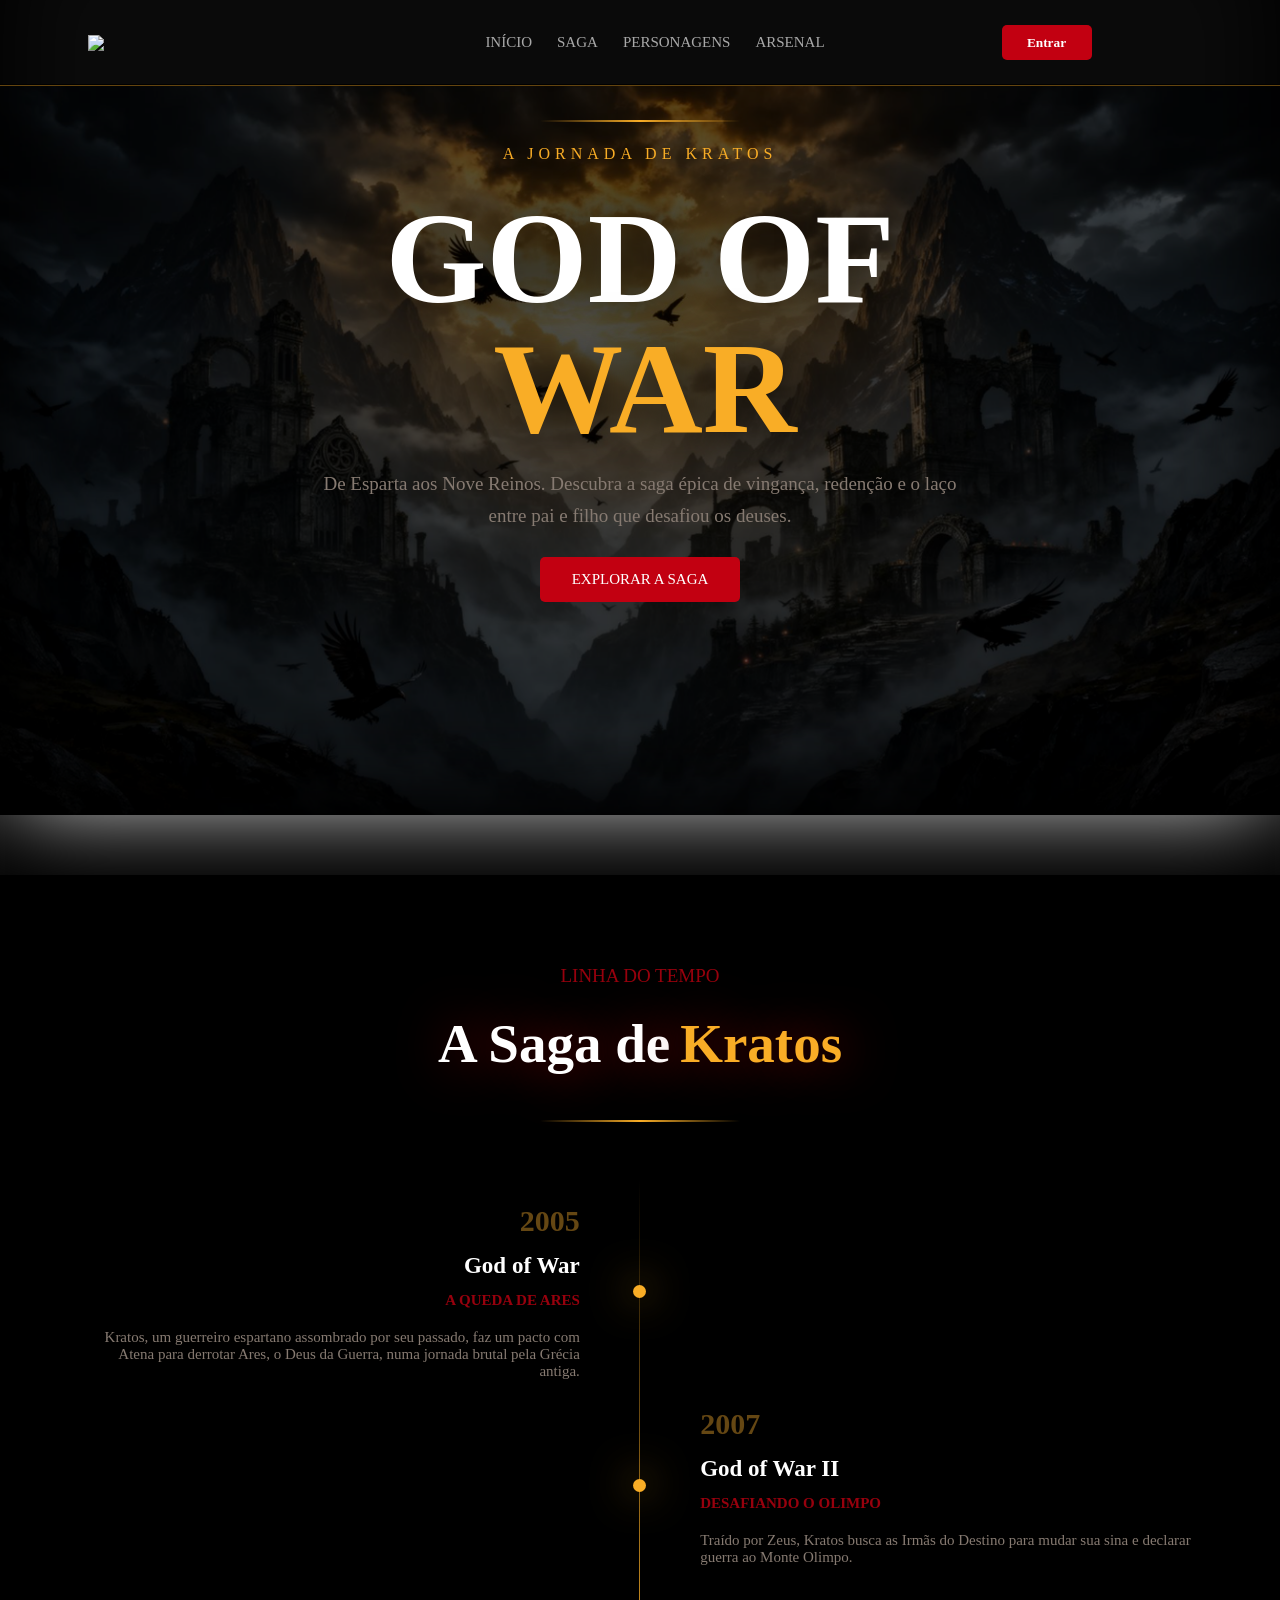
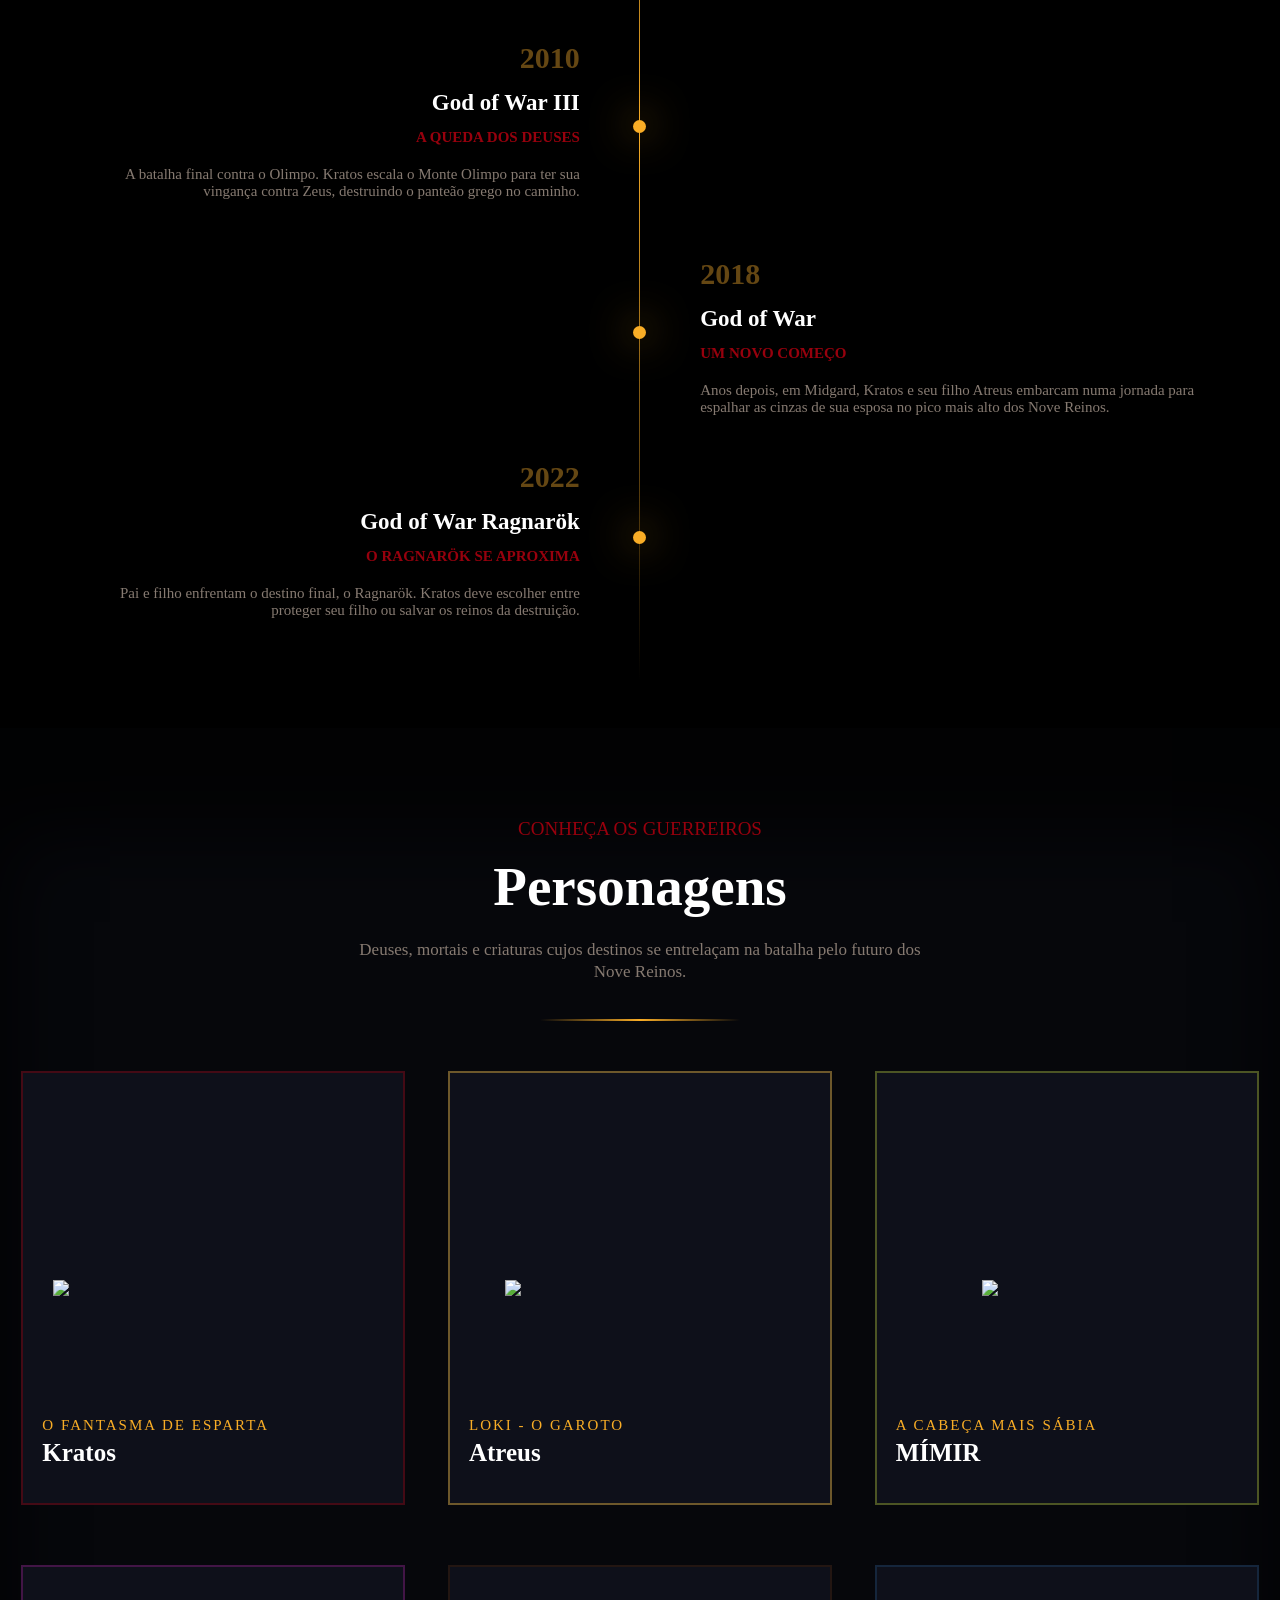
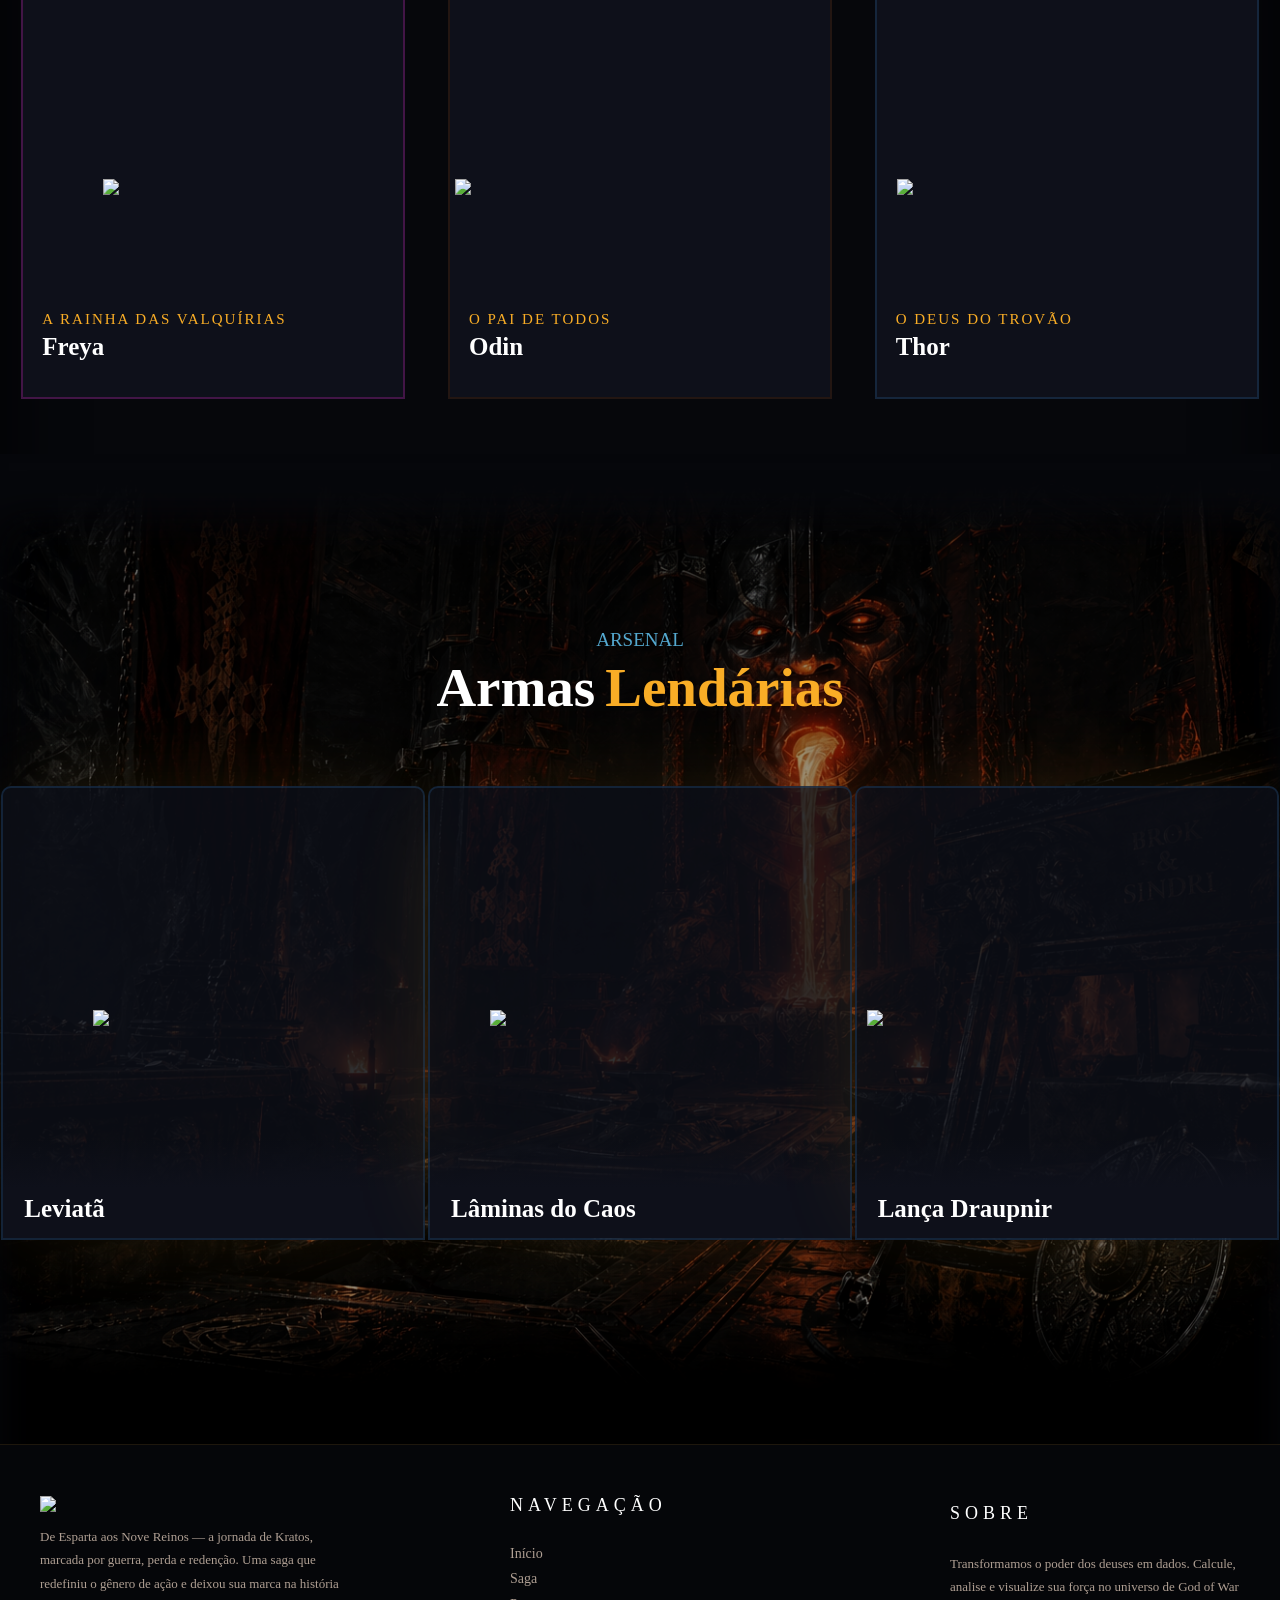
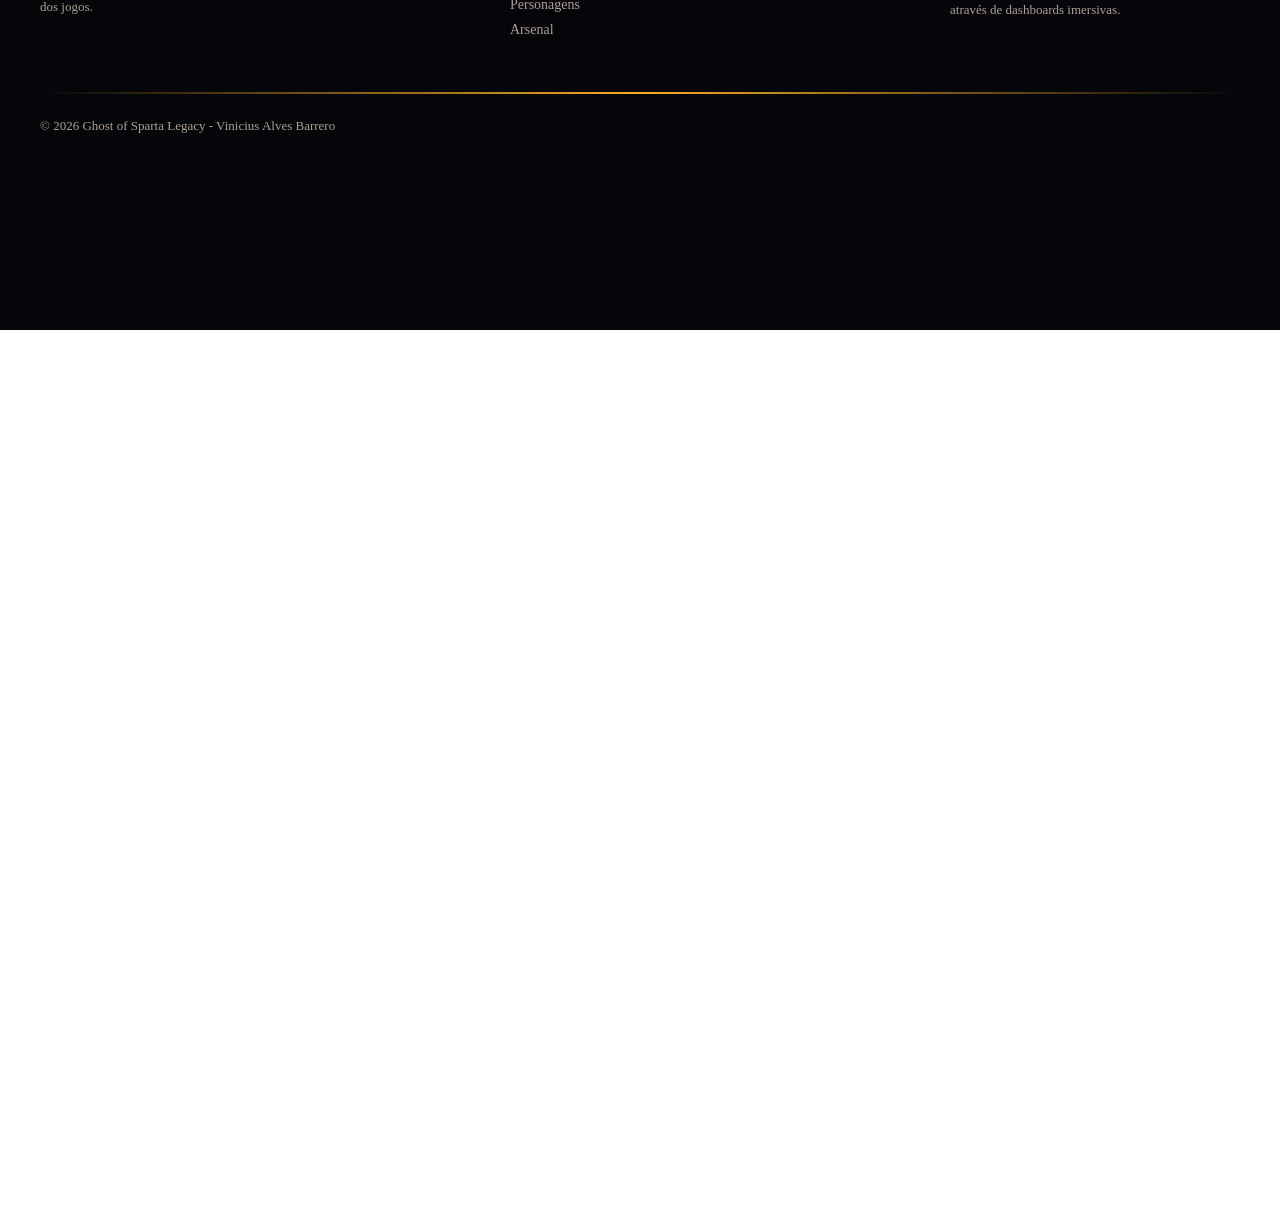
==== index.html @ b2d3f90e "Diminuindo e excluindo redundancias do css" ====
<!DOCTYPE html>
<html lang="en">

<head>
    <meta charset="UTF-8">
    <meta name="viewport" content="width=device-width, initial-scale=1.0">
    <link rel="stylesheet" href="style/home.css">
    <title>Home-page Ghost of Sparta System</title>
</head>

<body>

    <div class="inicio" id="inicio">
        <div class="header">
            <div class="container">
                <img src="..\Ghost_of_Sparta_Legacy\assets\img\logo.png">
                <ul class="navbar">
                    <li><a href="#inicio">INÍCIO</a></li>
                    <li><a href="#saga">SAGA</a></li>
                    <li><a href="#personagens">PERSONAGENS</a></li>
                    <li><a href="#arsenal">ARSENAL</a></li>
                </ul>
                <button>Entrar</button>
            </div>
        </div>
        <div class="fachada" id="fachada">
            <div class="container">
                <hr class="divisoria">
                <h5>A JORNADA DE KRATOS</h5>
                <h1>GOD OF</h1>
                <h1><span>WAR</span></h1>
                <p>De Esparta aos Nove Reinos. Descubra a saga épica de vingança, redenção e o laço</p>
                <p>entre pai e filho que desafiou os deuses.</p>
                <button class="btnSaga" onclick="trocar()">EXPLORAR A SAGA</button>
            </div>
        </div>
    </div>

    <div class="saga" id="saga">
        <h4 class="subtitulo">LINHA DO TEMPO</h4>
        <h1 class="titulo">A Saga de <span> Kratos</span></h1>
        <hr class="divisoria">

        <div class="container">
            <div class="linhaTempo">
                <div class="linha">
                    <hr>
                </div>
                <div class="bola bola1"></div>
                <div class="bola bola2"></div>
                <div class="bola bola3"></div>
                <div class="bola bola4"></div>
                <div class="bola bola5"></div>
            </div>
            <div class="info1">
                <div class="gow">
                    <h2 class="espacamentoGow">2005</h2>
                    <h3 class="espacamentoGow">God of War</h3>
                    <h4 class="espacamentoGow">A QUEDA DE ARES</h4>
                    <p>Kratos, um guerreiro espartano assombrado por seu passado, faz um pacto
                        com Atena para derrotar Ares,
                        o Deus da Guerra, numa jornada brutal pela Grécia antiga.</p>
                </div>
                <div class="gow">
                    <h2 class="espacamentoGow">2010</h2>
                    <h3 class="espacamentoGow">God of War III</h3>
                    <h4 class="espacamentoGow">A QUEDA DOS DEUSES</h4>
                    <p>A batalha final contra o Olimpo. Kratos escala o Monte Olimpo para ter sua vingança contra Zeus,
                        destruindo o panteão grego no caminho.</p>
                </div>
                <div class="gow">
                    <h2 class="espacamentoGow">2022</h2>
                    <h3 class="espacamentoGow">God of War Ragnarök</h3>
                    <h4 class="espacamentoGow">O RAGNARÖK SE APROXIMA</h4>
                    <p>Pai e filho enfrentam o destino final, o Ragnarök. Kratos deve escolher entre proteger seu filho
                        ou salvar os reinos da destruição.</p>
                </div>
            </div>

            <div class="info2">
                <div class="gow">
                    <h2 class="espacamentoGow">2007</h2>
                    <h3 class="espacamentoGow">God of War II</h3>
                    <h4 class="espacamentoGow">DESAFIANDO O OLIMPO</h4>
                    <p>Traído por Zeus, Kratos busca as Irmãs do Destino para mudar sua sina e declarar guerra ao Monte
                        Olimpo.</p>
                </div>
                <div class="gow">
                    <h2 class="espacamentoGow">2018</h2>
                    <h3 class="espacamentoGow">God of War</h3>
                    <h4 class="espacamentoGow">UM NOVO COMEÇO</h4>
                    <p>Anos depois, em Midgard, Kratos e seu filho Atreus embarcam numa jornada para espalhar as cinzas
                        de sua esposa no pico mais alto dos Nove Reinos.</p>
                </div>
            </div>
        </div>
    </div>

    <div class="personagens" id="personagens">
        <h4 class="subtitulo">CONHEÇA OS GUERREIROS</h4>
        <h1>Personagens</h1>
        <p>Deuses, mortais e criaturas cujos destinos se entrelaçam na batalha pelo futuro dos</p>
        <p>Nove Reinos.</p>
        <div class="divisoria espacamentoDivisoria"></div>
        <div class="container">
            <div class="kratos card">
                <img src="..\Ghost_of_Sparta_Legacy\assets\img\cards\kratos_card.png">
                <div class="textoCard">
                    <h5 class="alcunha">O FANTASMA DE ESPARTA</h5>
                    <h4 class="nome">Kratos</h4>
                    <p>Outrora um general espartano consumido pela raiva, Kratos agora busca redenção nas terras
                        nórdicas. Como pai, tenta ensinar ao filho um caminho melhor, mesmo carregando o peso de seus
                        pecados.</p>
                </div>
            </div>
            <div class="atreus card">
                <img src="..\Ghost_of_Sparta_Legacy\assets\img\cards\atreus_card.png">
                <div class="textoCard">
                    <h5 class="alcunha">LOKI - O GAROTO</h5>
                    <h4 class="nome">Atreus</h4>
                    <p>Filho de Kratos e Faye, Atreus é curioso, corajoso e destinado a um papel muito maior do que
                        imagina. Sua verdadeira identidade como Loki molda o destino dos Nove Reinos.</p>
                </div>
            </div>
            <div class="mimir card">
                <img src="..\Ghost_of_Sparta_Legacy\assets\img\cards\mimir_card.png">
                <div class="textoCard">
                    <h5 class="alcunha">A CABEÇA MAIS SÁBIA</h5>
                    <h4 class="nome">MÍMIR</h4>
                    <p>O conselheiro mais inteligente dos reinos, agora literalmente uma cabeça presa ao cinto de
                        Kratos. Mímir oferece sabedoria, humor e histórias sobre os deuses nórdicos.</p>
                </div>
            </div>
            <div class="freya card">
                <img src="..\Ghost_of_Sparta_Legacy\assets\img\cards\freya_card.png">
                <div class="textoCard">
                    <h5 class="alcunha">A RAINHA DAS VALQUÍRIAS</h5>
                    <h4 class="nome">Freya</h4>
                    <p>Deusa Vanir, ex-esposa de Odin e mãe de Baldur. Após a morte de seu filho pelas mãos de Kratos,
                        Freya jurou vingança, até o destino forçá-los a se unirem novamente.</p>
                </div>
            </div>
            <div class="odin card">
                <img src="..\Ghost_of_Sparta_Legacy\assets\img\cards\odin_card.png">
                <div class="textoCard">
                    <h5 class="alcunha">O PAI DE TODOS</h5>
                    <h4 class="nome">Odin</h4>
                    <p>O Pai de Todos. Manipulador, obsessivo e perigoso. Odin busca conhecimento acima de tudo, e
                        destruirá qualquer um que ameace seu controle sobre os Nove Reinos.</p>
                </div>
            </div>
            <div class="thor card">
                <img src="..\Ghost_of_Sparta_Legacy\assets\img\cards\thor_card.png">
                <div class="textoCard">
                    <h5 class="alcunha">O DEUS DO TROVÃO</h5>
                    <h4 class="nome">Thor</h4>
                    <p>Portador do Mjölnir e filho de Odin. Diferente das lendas heroicas, o Thor de God of War é
                        brutal, alcoólatra e assombrado por seus próprios demônios, um reflexo sombrio de Kratos.</p>
                </div>
            </div>
        </div>
    </div>

    <div class="arsenal" id="arsenal">
        <h4 class="subtitulo">ARSENAL</h4>
        <h1 class="titulo">Armas <span>Lendárias</span></h1>
        <div class="container">
            <div class="leviata cardArma">
                <img src="..\Ghost_of_Sparta_Legacy\assets\img\cards\leviata_card.png">
                <div class="textoCardArma">
                    <h4 class="nome">Leviatã</h4>
                    <p>Forjado pelos irmãos Brok e Sindri, o Machado Leviatã foi criado para rivalizar com o Mjölnir de
                        Thor. Imbuído com o poder do gelo, retorna à mão de seu portador quando arremessado.</p>
                </div>
            </div>
            <div class="laminas cardArma">
                <img src="..\Ghost_of_Sparta_Legacy\assets\img\cards\laminas_card.png">
                <div class="textoCardArma">
                    <h4 class="nome">Lâminas do Caos</h4>
                    <p>Acorrentadas aos braços de Kratos por Ares como lembrete de seus pecados, as Lâminas do Caos
                        ardem com fogo eterno. Representam o passado sombrio que Kratos nunca pode escapar.</p>
                </div>
            </div>
            <div class="draupnir cardArma">
                <img src="..\Ghost_of_Sparta_Legacy\assets\img\cards\draupnir_card.png">
                <div class="textoCardArma">
                    <h4 class="nome">Lança Draupnir</h4>
                    <p>Forjada do anel mágico Draupnir e entregue a Kratos por Brok e Sindri, a Lança Draupnir se
                        multiplica ao ser lançada. Refletindo a nova forma de lutar de Kratos, não mais com fúria cega,
                        mas com precisão e propósito.</p>
                </div>
            </div>
        </div>
    </div>

    <div class="footer">
        <div class="container">
            <div class="fraseFooter">
                <img src="..\Ghost_of_Sparta_Legacy\assets\img\logo.png">
                <p>De Esparta aos Nove Reinos — a jornada de Kratos, marcada por guerra, perda e redenção. Uma saga que
                    redefiniu o gênero de ação e deixou sua marca na história dos jogos.</p>
            </div>
            <div class="navFooter">
                <h6>NAVEGAÇÃO</h6>
                <ul>
                    <li><a href="#inicio">Início</a></li>
                    <li><a href="#saga">Saga</a></li>
                    <li><a href="#personagens">Personagens</a></li>
                    <li><a href="#arsenal">Arsenal</a></li>
                </ul>
            </div>
            <div class="sobreFooter">
                <h6>SOBRE</h6>
                <p>Transformamos o poder dos deuses em dados. Calcule, analise e visualize sua força no universo de God
                    of War através de dashboards imersivas.</p>
            </div>
        </div>
        <hr class="divisoria">
        <p class="copyright">© 2026 Ghost of Sparta Legacy - Vinicius Alves Barrero</p>
    </div>

</body>

</html>

<script>

    function trocar() {

        fachada.innerHTML =
            `<div class="banner">
            <div class="container">
                <video autoplay muted loop src="../Ghost_of_Sparta_Legacy/assets/video/saga.mp4" class="video-bg"></video>
            </div>
            
            /* aqui */
            
            </div>`

    }

</script>


<div class="conteudo">
    <div class="container">

    </div>
</div>
---- style/home.css ----
body {
    margin: 0 0 0 0;
}

.inicio {
    display: flex;
    flex-direction: column;
    background-image: url("../assets/img/fundo_home.png");
    width: 100%;
    height: 100vh;
    background-size: 102%;
    background-repeat: no-repeat;
    background-position: center;
    box-shadow: inset 0 -90px 100px 10px rgb(0, 0, 0);
    transition: 3s;
}

.container {
    width: 100%;
    display: flex;
    justify-content: space-around;
    align-items: center;
}

.header {
    position: fixed;
    margin-top: 0;
    display: flex;
    flex-direction: row;
    justify-content: space-between;
    background-color: rgba(0, 0, 0, 0.96);
    font-family: 'constantia';
    width: 100%;
    height: 85px;
    border-bottom: 0.1px solid rgba(249, 173, 38, 0.4);
    z-index: 1000;
}

.header .container {
    margin: 0 100px 0 0 !important;
}

.header img {
    width: 180px;
    display: flex;
    justify-content: center;
}

a {
    text-decoration: none;
    color: inherit;
}

.header ul {
    display: flex;
    flex-direction: row;
    cursor: pointer;
    gap: 25px;
    list-style: none;
    font-size: 15px;
    color: rgba(207, 207, 207, 0.8);
}

li {
    transition: 0.5s;
}

.header li:hover {
    color: rgb(249, 173, 38);
}

.header button {
    background-color: rgb(194, 0, 17);
    color: rgb(255, 255, 255);
    font-family: 'constantia';
    font-weight: bold;
    height: 35px;
    width: 90px;
    border: none;
    border-radius: 5px;
    cursor: pointer;
}

.header button:hover {
    background-color: rgb(151, 0, 13);
    border: 2px solid rgb(194, 0, 17);
}

.fachada {
    margin-top: 85px;
    overflow: hidden;
}

.fachada .container {
    display: flex;
    flex-direction: column;
    transition: 3s;
}

.divisoria {
    width: 200px;
    border: none;
    height: 2px;
    background-image: linear-gradient(to right, rgba(0, 0, 0, 0), rgb(249, 173, 38), rgba(0, 0, 0, 0));
}

.fachada .divisoria {
    margin-top: 35px;
}

.espacamentoDivisoria {
    margin: 20px 0 50px 0;
}

.fachada h5 {
    letter-spacing: 5px;
    font-family: 'constantia';
    font-size: 16px;
    font-weight: 100;
    color: rgb(249, 173, 38);
    margin: 15px 0 40px 0;
}

.fachada .container h1 {
    font-family: 'constancia';
    color: rgb(255, 255, 255);
    font-size: 130px;
    text-shadow: 5px 0 50px rgb(0, 0, 0);
    margin: -20px 0 0 0;
}

h1 span {
    color: rgb(249, 173, 38);
    margin-left: 10px;

}

.fachada .container p {
    font-family: 'constantia';
    color: rgb(134, 122, 113);
    font-size: 19px;
    margin: 10px 0 0 0;
}

.fachada .container button {
    background-color: rgb(194, 0, 17);
    color: rgb(255, 255, 255);
    font-family: 'constantia';
    font-size: 15px;
    height: 45px;
    width: 200px;
    border: none;
    border-radius: 5px;
    cursor: pointer;
    margin: 30px 0 0 0;
}

.fachada .container button:hover {
    background-color: rgb(151, 0, 13);
    border: 2px solid rgb(194, 0, 17);
}

.inicio:has(.btnSaga:hover) {
    box-shadow: inset 0 0 0 100vh rgba(0, 0, 0, 0.8);
}

.inicio:has(.btnSaga:hover) {
    background-size: 130%;
}

.banner {
    position: relative;
    width: 100%;
    height: 100vh;
    overflow: hidden;
}

.video-bg {
    position: absolute;
    top: 0;
    left: 0;
    width: 100%;
    height: 100vh;
    object-fit: cover;
}

.banner .container::after {
    content: "";
    position: absolute;
    inset: 0;
    box-shadow: inset 0 0 100px 100vh rgba(0, 0, 0, 0.85),
        inset 0 -150px 80px rgb(0, 0, 0);
}

.conteudo {
    position: relative;
    color: white;
    width: 100%;
    height: 100vh;
}

.saga {
    display: flex;
    flex-direction: column;
    background-color: rgb(0, 0, 0);
    margin: -25px 0 0 0;

}

.saga .container {
    display: flex;
    flex-direction: row;
    margin: -50px 0 40px 0;
}

.subtitulo {
    display: flex;
    justify-content: center;
    margin-top: 90px;
    font-family: 'constantia';
    font-size: 19px;
    font-weight: 100;
    color: rgb(151, 0, 13);
}

.titulo {
    display: flex;
    justify-content: center;
    margin-top: 0;
    font-family: 'constantia';
    color: rgb(255, 255, 255);
    font-size: 55px;
    text-shadow: 5px 0 50px rgba(151, 0, 13, 0.85);
}

.saga .linhaTempo {
    position: relative;
    display: flex;
    order: 2;
    flex-direction: row;
    justify-content: center;
}

.saga .linha hr {
    width: 1px;
    height: 1100px;
    border: none;
    background-image: linear-gradient(to top, rgba(0, 0, 0, 0), rgb(249, 173, 38), rgba(0, 0, 0, 0));
    margin-top: 100px;
}

.bola {
    position: absolute;
    border-radius: 50%;
    width: 13px;
    height: 13px;
    box-shadow: 0 -2px 40px 1px rgba(249, 173, 38, 0.8);
    background-color: rgb(249, 173, 38);
}

.bola1 {
    top: 17%;
}

.bola2 {
    top: 33%;
}

.bola3 {
    top: 53%;
}

.bola4 {
    top: 70%;
}

.bola5 {
    top: 87%;
}

.saga .container .info1 {
    display: flex;
    flex-direction: column;
    justify-content: space-between;
    order: 1;
    width: 500px;
    height: 1100px;
    margin-left: 50px;
    text-align: right;
    font-family: 'constantia';
    color: white;
}

.saga .container .info2 {
    display: flex;
    flex-direction: column;
    justify-content: space-around;
    order: 3;
    width: 500px;
    height: 900px;
    margin-right: 50px;
    text-align: left;
    font-family: 'constantia';
    color: white;
}

.saga .container p {
    color: rgba(134, 122, 113);
    font-size: 15px;
}

.saga .container h2 {
    color: rgb(101, 71, 19);
    font-size: 30px;
    font-family: 'Times New Roman', Times, serif;
}

.saga .container h3 {
    color: rgb(255, 255, 255);
    font-size: 23px;
}

.saga .container h4 {
    color: rgb(151, 0, 13);
    font-size: 15px;
}

.saga .container .espacamentoGow {
    margin-top: -10px;
}

.gow {
    margin-top: 80px;
}

.personagens {
    display: flex;
    flex-direction: column;
    align-items: center;
    height: auto;
    background-color: rgb(6, 7, 11);
    box-shadow: inset 0 100px 70px 10px rgba(0, 0, 0, 0.7);
}

.personagens h1 {
    color: rgb(255, 255, 255);
    font-family: 'constantia';
    font-size: 55px;
    margin-top: -10px;
}

.personagens p {
    color: rgba(134, 122, 113);
    font-size: 17px;
    margin-top: -15px;
    transition: 2s;
}

.personagens .container {
    display: grid;
    grid-template-columns: 1fr 1fr 1fr;
    height: auto;
    justify-items: center;
    place-items: center;
}

.alcunha {
    margin: 30% 0 0 5%;
    font-family: 'constantia';
    font-weight: 100;
    font-size: 15px;
    letter-spacing: 2px;
    color: rgb(249, 173, 38);
    transition: 1.5s;
}

.nome {
    margin: 5px 0 0 5%;
    font-size: 25px;
    color: rgb(255, 255, 255);
}

.personagens .container p {
    margin: 5px 0 2px 5%;
    font-size: 16px;
    color: rgba(0, 0, 0, 0);
    transition: 1s;
}

.card {
    display: flex;
    justify-content: center;
    align-items: center;
    position: relative;
    width: 380px;
    height: 430px;
    background-color: rgb(14, 16, 26);
    margin-bottom: 60px;
    transition: 1s;
}

.card .textoCard {
    position: absolute;
    background-image: linear-gradient(to bottom, rgba(0, 0, 0, 0), rgb(14, 16, 26), rgb(14, 16, 26));
    width: 100%;
    height: 200px;
    bottom: 0;
    left: 0;
    transition: 1s;
    overflow: hidden;
}

.card:hover img {
    margin-top: -100px;
}

.card:hover .alcunha {
    margin-top: 43%;
}

.personagens .container .card:hover p {
    margin: 5px 0 2px 5%;
    font-size: 16px;
    color: rgb(255, 255, 255);
}

.kratos {
    border: 2px solid rgba(151, 0, 13, 0.4);
}

.kratos:hover {
    border: 2px solid rgba(255, 5, 26, 0.5);
    background-image: url("../assets/img/cards/fundo_kratos_card.png");
    box-shadow: inset 0 0 40px 100vh rgba(0, 0, 0, 0.4);
    background-size: cover;
    background-position: center;
}

.kratos img {
    width: 320px;
    transition: 1.5s;
}


.kratos:hover .textoCard {
    background-image: linear-gradient(to bottom, rgba(0, 0, 0, 0), rgb(144, 3, 8), rgb(144, 3, 8));
    height: 330px;
    transition: 0.8s;
}

.atreus {
    border: 2px solid rgba(253, 195, 69, 0.4);
}

.atreus:hover {
    border: 2px solid rgba(253, 195, 69, 0.8);
    background-image: url("../assets/img/cards/fundo_atreus_card.png");
    box-shadow: inset 0 0 40px 100vh rgba(0, 0, 0, 0.4);
    background-size: cover;
    background-position: center;
}

.atreus img {
    width: 270px;
    transition: 1.5s;
}

.atreus:hover .textoCard {
    background-image: linear-gradient(to bottom, rgba(0, 0, 0, 0), rgb(199, 129, 6), rgb(199, 129, 6));
    height: 330px;
    transition: 0.8s;
}

.atreus:hover .alcunha {
    color: rgb(255, 255, 255);
}

.mimir {
    border: 2px solid rgba(170, 187, 52, 0.4);
}

.mimir:hover {
    border: 2px solid rgba(212, 240, 33, 0.8);
    background-image: url("../assets/img/cards/fundo_mimir_card.png");
    box-shadow: inset 0 0 40px 100vh rgba(0, 0, 0, 0.4);
    background-size: cover;
    background-position: center;
}

.mimir img {
    width: 170px;
    transition: 1.5s;
}

.mimir:hover .textoCard {
    background-image: linear-gradient(to bottom, rgba(0, 0, 0, 0), rgb(112, 142, 24), rgb(112, 142, 24));
    height: 330px;
    transition: 0.8s;
}

.freya {
    border: 2px solid rgba(146, 29, 136, 0.4);
}

.freya:hover {
    border: 2px solid rgba(228, 45, 212, 0.8);
    background-image: url("../assets/img/cards/fundo_freya_card.png");
    box-shadow: inset 0 0 40px 100vh rgba(0, 0, 0, 0.4);
    background-size: cover;
    background-position: center;
}

.freya img {
    margin: 10px 0 0 0;
    width: 220px;
    transition: 1.5s;
}

.freya:hover .textoCard {
    background-image: linear-gradient(to bottom, rgba(0, 0, 0, 0), rgb(112, 29, 115), rgb(112, 29, 115));
    height: 330px;
    transition: 0.8s;
}

.odin {
    border: 2px solid rgba(56, 28, 11, 0.5);
}

.odin:hover {
    border: 2px solid rgba(194, 100, 41, 0.8);
    background-image: url("../assets/img/cards/fundo_odin_card.png");
    box-shadow: inset 0 0 40px 100vh rgba(0, 0, 0, 0.4);
    background-size: cover;
    background-position: center;
}

.odin img {
    margin: 10px 0 0 0;
    width: 370px;
    transition: 1.5s;
}

.odin:hover .textoCard {
    background-image: linear-gradient(to bottom, rgba(0, 0, 0, 0), rgb(100, 51, 20), rgb(100, 51, 20));
    height: 330px;
    transition: 0.8s;
}

.thor {
    border: 2px solid rgba(33, 72, 110, 0.4);
}

.thor:hover {
    border: 2px solid rgba(115, 179, 243, 0.8);
    background-image: url("../assets/img/cards/fundo_thor_card.png");
    box-shadow: inset 0 0 40px 100vh rgba(0, 0, 0, 0.4);
    background-size: cover;
    background-position: center;
}

.thor img {
    margin: 10px 0 0 20px;
    width: 370px;
    transition: 1.5s;
}

.thor:hover .textoCard {
    background-image: linear-gradient(to bottom, rgba(0, 0, 0, 0), rgb(52, 105, 159), rgb(52, 105, 159));
    height: 330px;
    transition: 0.8s;
}

.arsenal {
    display: flex;
    flex-direction: column;
    justify-content: center;
    align-items: center;
    width: 100%;
    height: 110vh;
    background-size: cover;
    background-repeat: no-repeat;
    background-position: center;
    margin-top: -5px;
    background-image: url("../assets/img/fundo_arsenal.png");
    box-shadow: inset 0 65px 40px rgb(6, 7, 11),
        inset 0 -100px 40px rgb(0, 0, 0),
        inset 0 0 100px 100vh rgba(0, 0, 0, 0.4);
}

.arsenal .subtitulo {
    color: rgb(84, 169, 208);
    font-size: 19px;
    margin: 0px 0 5px 0;
}

.arsenal h1 {
    text-shadow: none;
}

.arsenal .nome {
    margin-top: 57px;
}

.arsenal .container {
    display: grid;
    grid-template-columns: 1fr 1fr 1fr;
    height: auto;
    justify-items: center;
    place-items: center;
    margin-bottom: -50px;
}

.arsenal .container p {
    margin: 25px 5% 2px 5%;
    text-align: center;
    font-size: 16px;
    color: rgba(0, 0, 0, 0);
}

.cardArma {
    display: flex;
    align-items: center;
    justify-content: center;
    position: relative;
    width: 420px;
    height: 450px;
    background-color: rgba(14, 16, 26, 0.75);
    border: 2px solid rgba(33, 72, 110, 0.4);
    box-shadow: 0 0 100px -30px rgba(249, 173, 38, 0.2);
    margin: 30px auto 80px auto;
    border-top-right-radius: 10px;
    border-top-left-radius: 10px;
    transition: 1.5s;
}

.cardArma:hover img {
    margin-top: -60px;
}

.cardArma .textoCardArma {
    position: absolute;
    background-image: linear-gradient(to bottom, rgba(0, 0, 0, 0), rgb(14, 16, 26), rgb(14, 16, 26));
    width: 100%;
    height: 100px;
    bottom: 0;
    left: 0;
    transition: 1s;
    overflow: hidden;
}

.cardArma:hover .textoCardArma {
    background-image: linear-gradient(to bottom, rgba(0, 0, 0, 0), rgb(14, 16, 26), rgb(14, 16, 26));
    height: 200px;
}

.cardArma .textoCardArma .nome {
    transition: 1.5s;
}

.cardArma:hover .textoCardArma .nome {
    color: rgba(0, 0, 0, 0);
}

.arsenal .container .cardArma:hover p {
    margin: 25px 5% 2px 5%;
    text-align: center;
    font-size: 16px;
    font-weight: 100;
    color: rgb(175, 159, 147);
}

.leviata:hover {
    border: none;
    border-radius: 10px;
    box-shadow: inset 0 0 40px 100vh rgba(0, 0, 0, 0.4);
    background-size: cover;
    background-position: center;
}

.leviata:hover {
    background-image: linear-gradient(to bottom, rgba(0, 0, 0, 0.3), rgba(0, 0, 0, 0.6)), url("../assets/img/cards/fundo_leviata_card.png");
}

.leviata img {
    margin: 10px 0 0 0;
    width: 240px;
    transition: 1.5s;
}

.laminas:hover {
    background-image: linear-gradient(to bottom, rgba(0, 0, 0, 0.3), rgba(0, 0, 0, 0.6)), url("../assets/img/cards/fundo_laminas_card.png");
}

.laminas img {
    margin: 10px 0 0 0;
    width: 300px;
    transition: 1.5s;
}

.draupnir:hover {
    background-image: linear-gradient(to bottom, rgba(0, 0, 0, 0.3), rgba(0, 0, 0, 0.6)), url("../assets/img/cards/fundo_draupnir_card.png");
}

.draupnir img {
    margin: 10px 0 0 0;
    width: 400px;
    transition: 1.5s;
}

.footer {
    display: flex;
    flex-direction: column;
    height: 45vh;
    padding: 40px;
    background-color: rgb(5, 6, 9);
    border-top: 1px solid rgba(249, 173, 38, 0.1);
}

.footer p {
    text-align: left;
    font-family: 'constantia';
    font-size: 13px;
    line-height: 1.8;
    color: rgb(175, 159, 147);
}

.footer .container {
    display: grid;
    grid-template-columns: 1fr 1fr 1fr;
    gap: 150px;
}

.footer h6 {
    font-size: 18px;
    font-family: 'constantia';
    font-weight: 100;
    letter-spacing: 5px;
    color: rgb(255, 255, 255);
    margin: 10px 0 15px 0;
}

.fraseFooter {
    display: flex;
    flex-direction: column;
    width: 320px;
}

.fraseFooter img {
    width: 170px;
}

.navFooter {
    display: flex;
    flex-direction: column;
    text-align: left;
    justify-content: left;
}

.navFooter ul {
    list-style: none;
    padding: 0;
    line-height: 1.8;
    font-family: 'constantia';
    font-size: 14px;
    font-weight: 100;
    color: rgb(175, 159, 147);
    margin: 10px 0 0 0;
}

.navFooter li:hover {
    color: rgb(249, 173, 38);
}

.sobreFooter {
    display: flex;
    flex-direction: column;
    align-items: flex-start;
    justify-content: left;
}

.sobreFooter p {
    display: flex;
    flex-direction: column;
    line-height: 1.8;
}

.footer .divisoria {
    margin: 50px auto 20px auto;
    width: 100%;
}

.copyright {
    margin: 0 0 0 0;
    padding: 0 0 0 0;
}
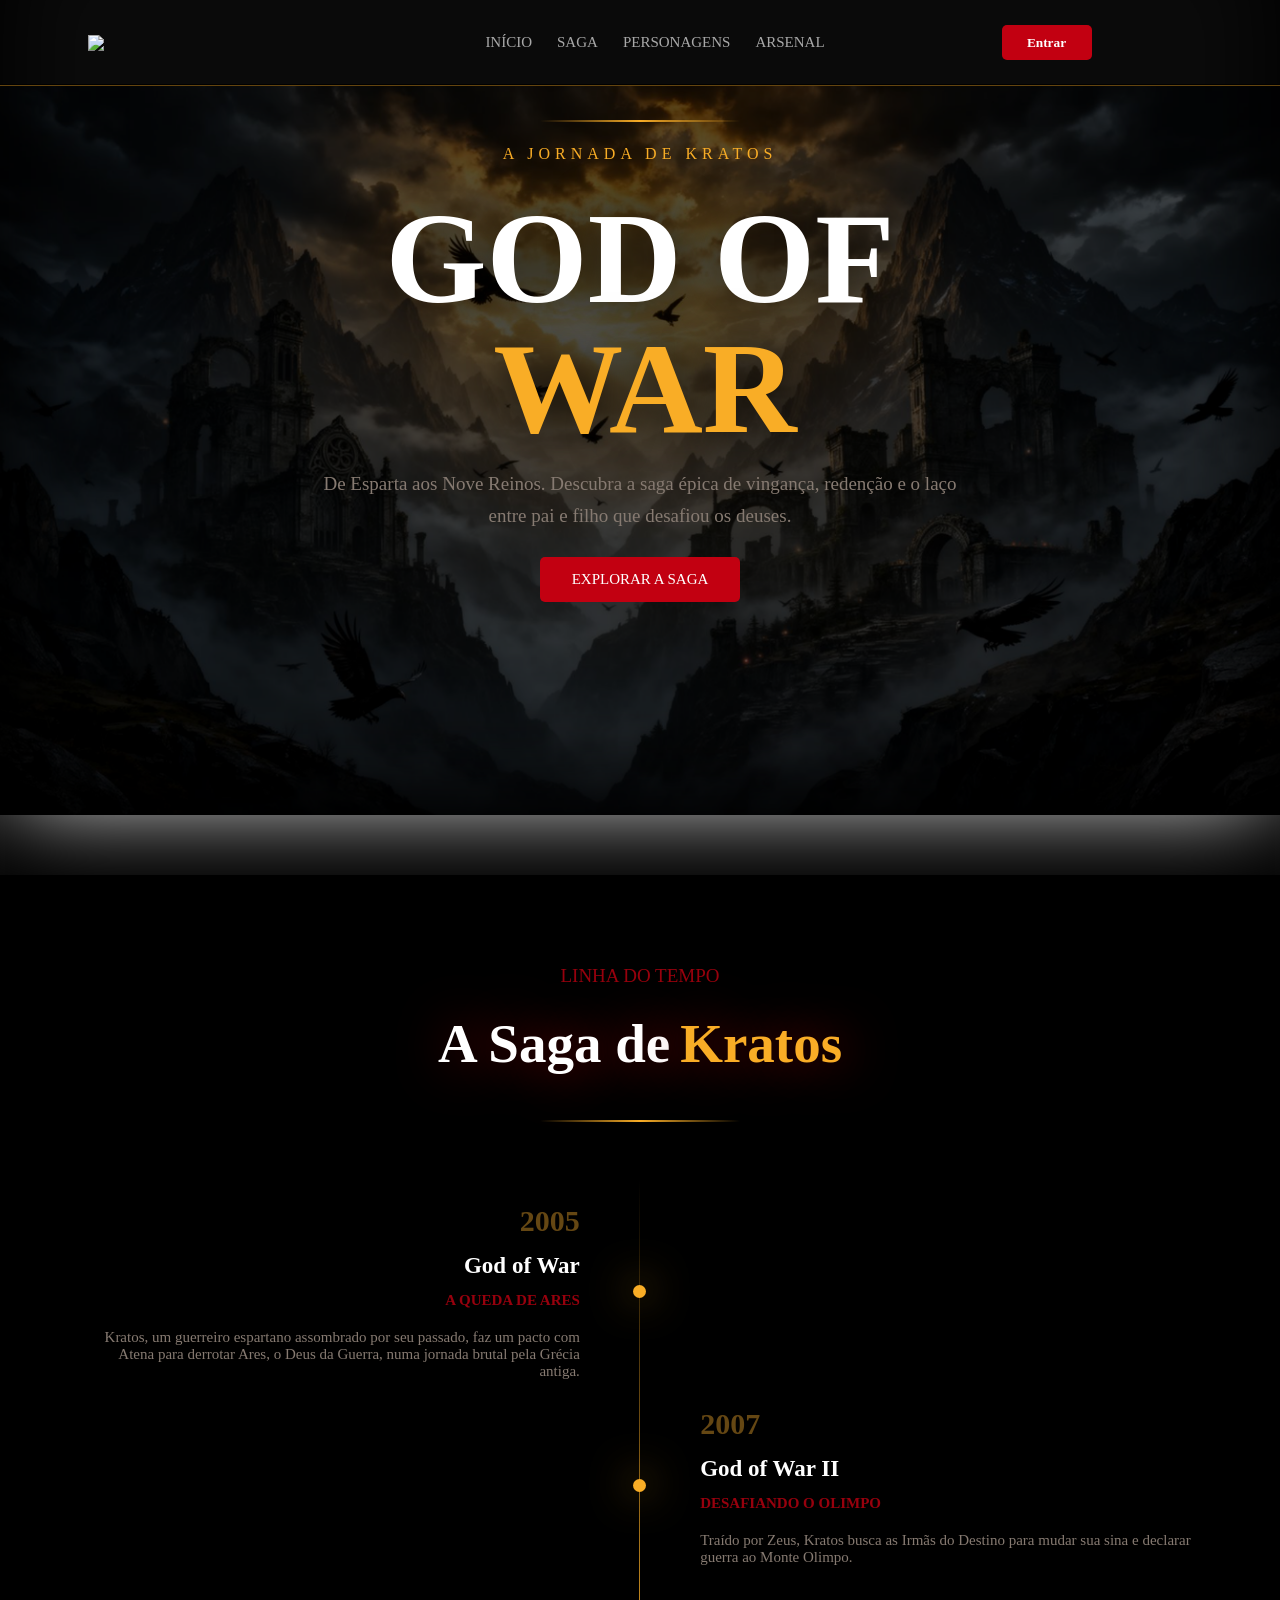
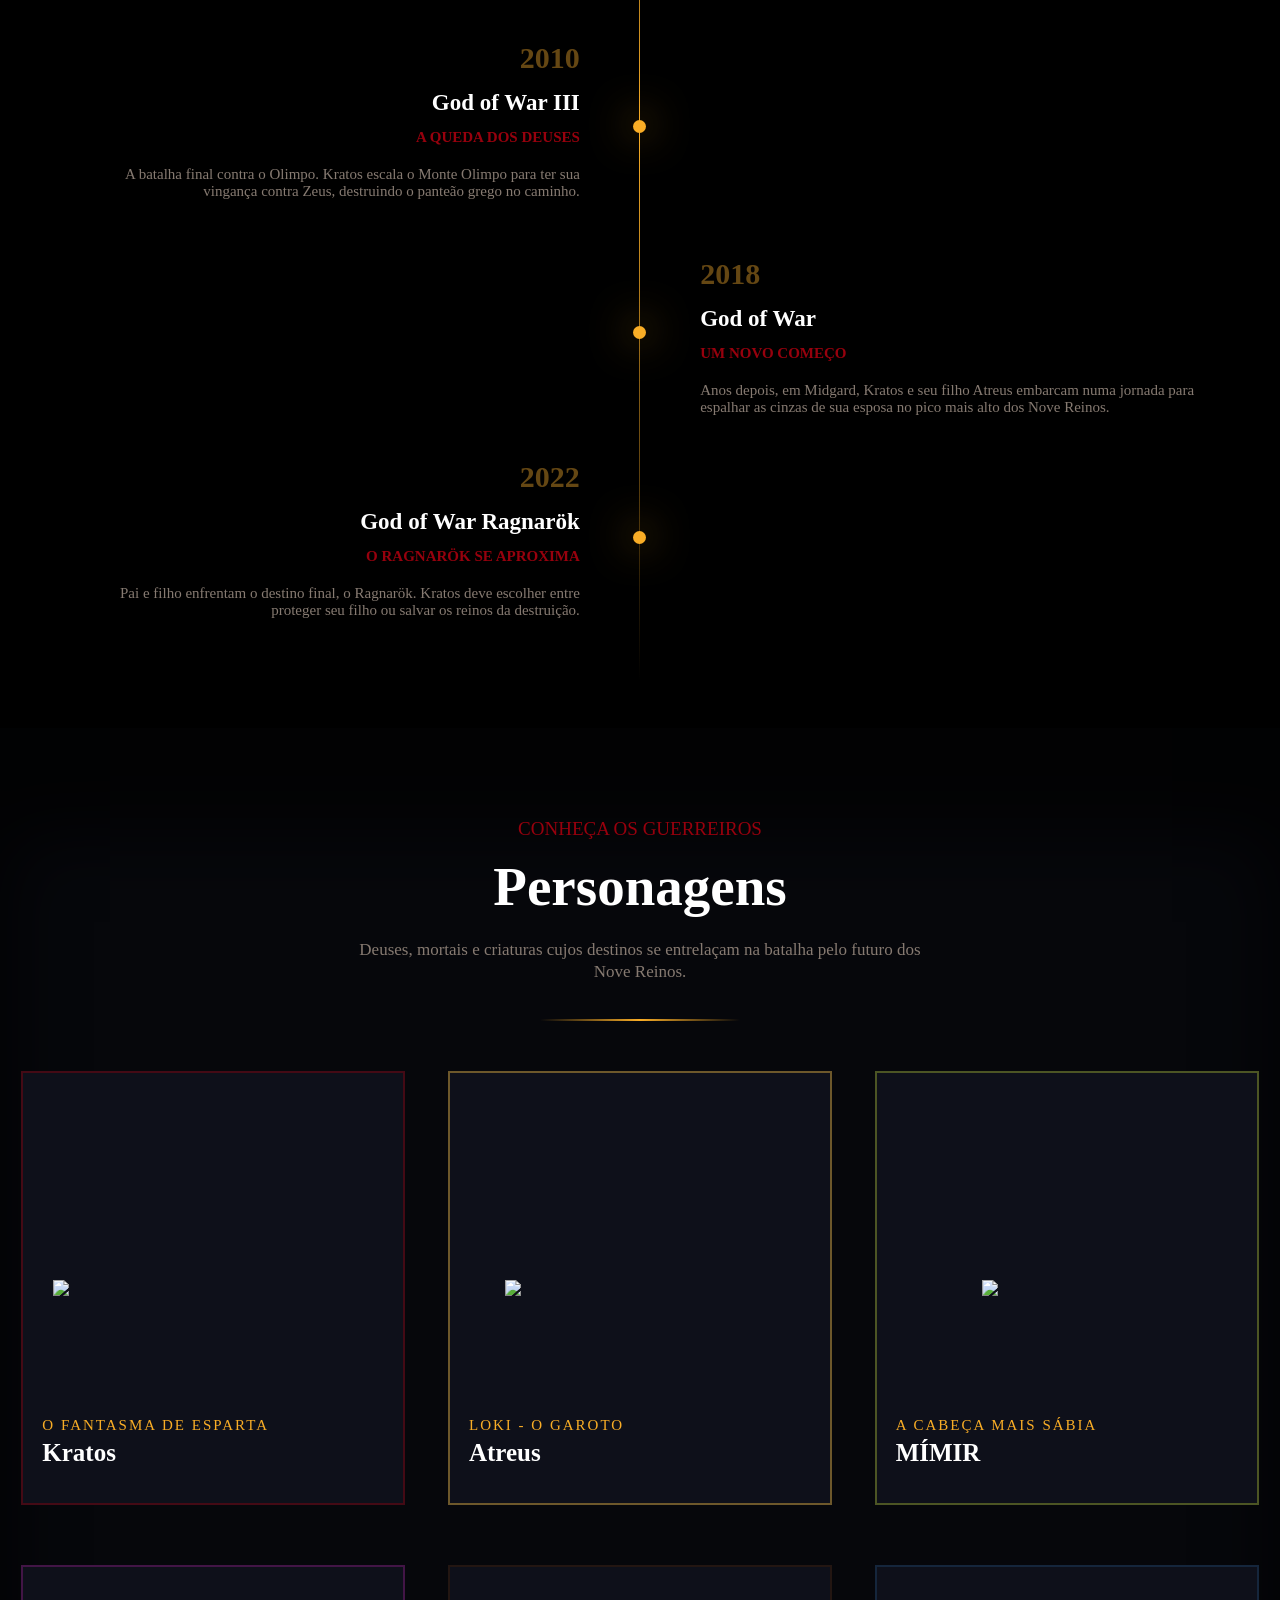
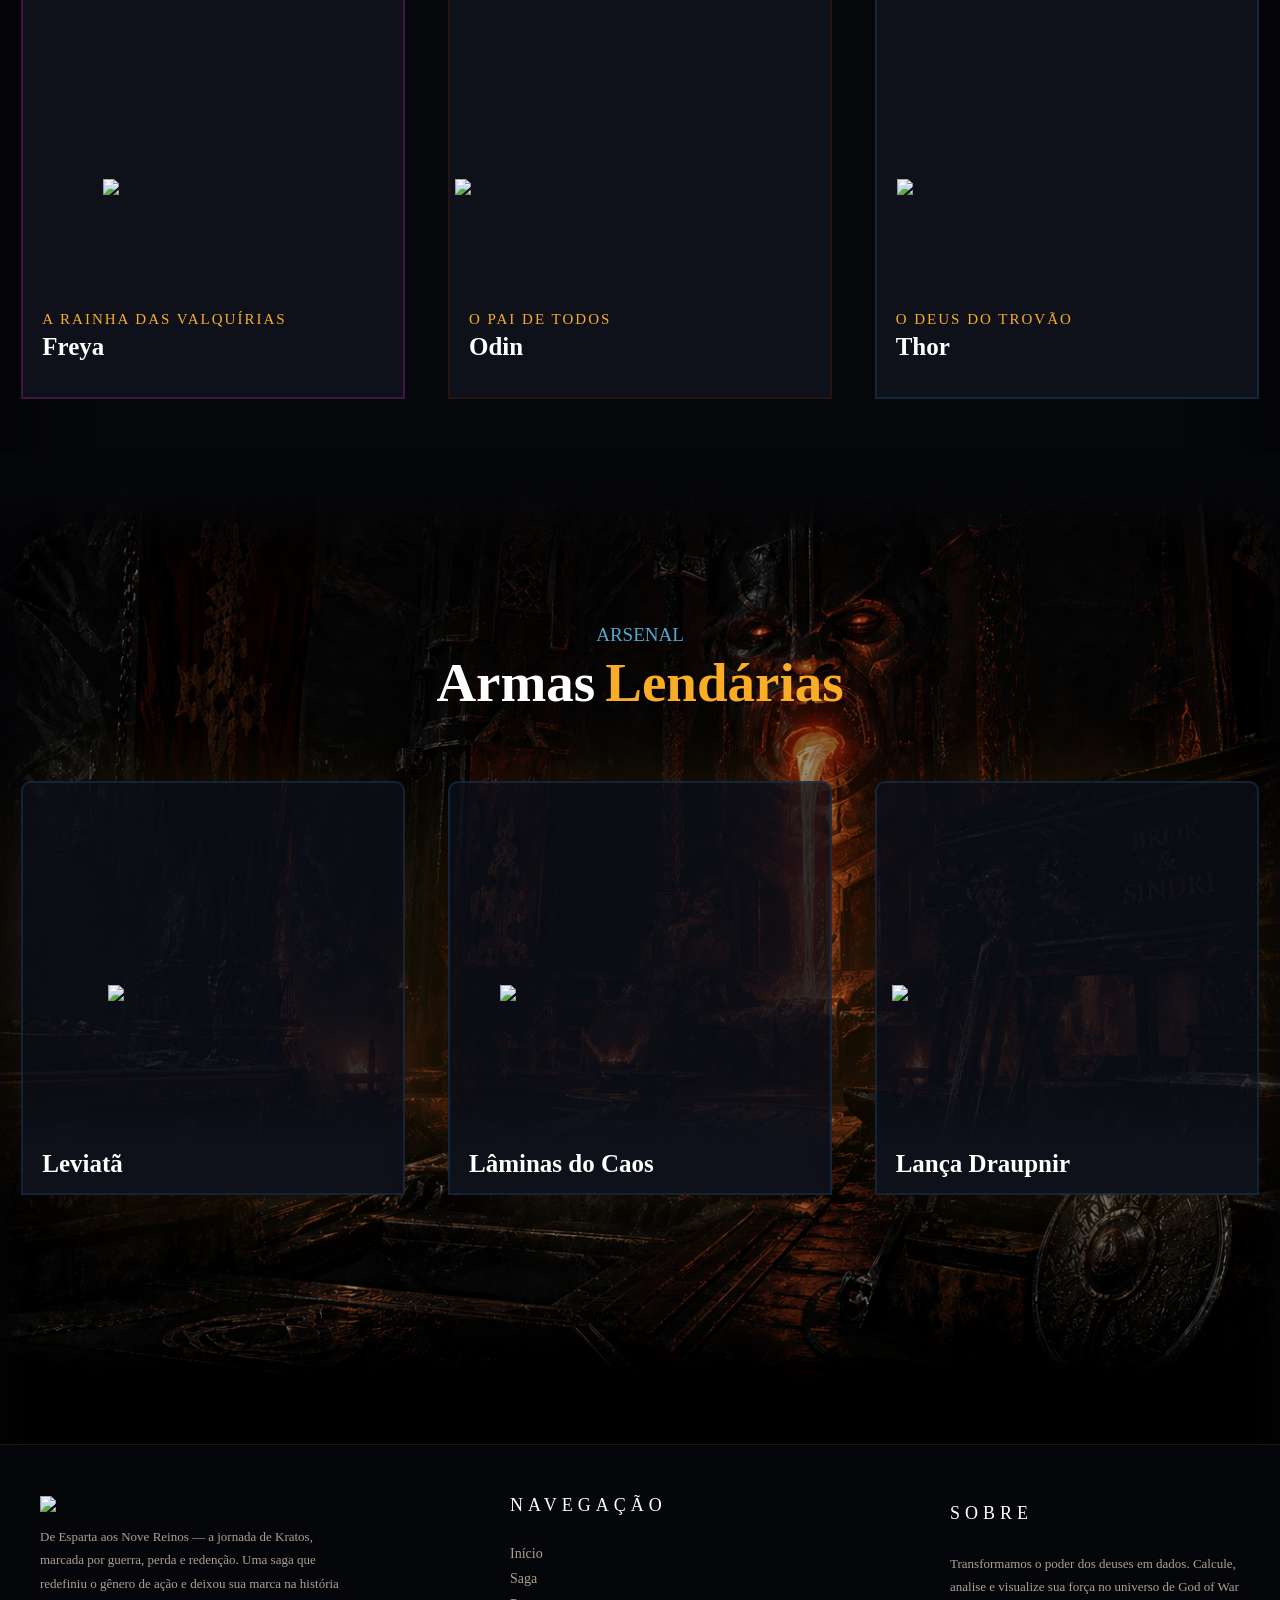
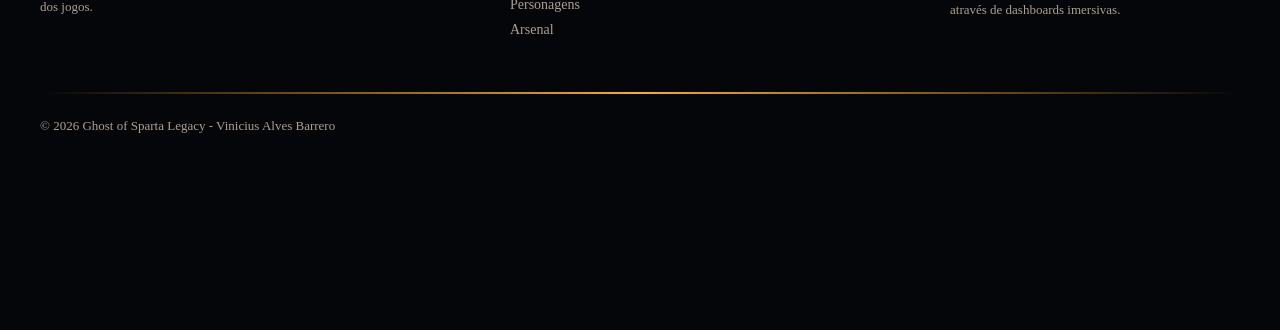
==== commit f3c6aa0e: "Adicionando interações nos botões da home" ====
--- a/index.html
+++ b/index.html
@@ -13,7 +13,7 @@
     <div class="inicio" id="inicio">
         <div class="header">
             <div class="container">
-                <img src="..\Ghost_of_Sparta_Legacy\assets\img\logo.png">
+                <img src="..\Ghost_of_Sparta_Legacy\assets\icon\logo.png">
                 <ul class="navbar">
                     <li><a href="#inicio">INÍCIO</a></li>
                     <li><a href="#saga">SAGA</a></li>
@@ -196,7 +196,7 @@
     <div class="footer">
         <div class="container">
             <div class="fraseFooter">
-                <img src="..\Ghost_of_Sparta_Legacy\assets\img\logo.png">
+                <img src="..\Ghost_of_Sparta_Legacy\assets\icon\logo.png">
                 <p>De Esparta aos Nove Reinos — a jornada de Kratos, marcada por guerra, perda e redenção. Uma saga que
                     redefiniu o gênero de ação e deixou sua marca na história dos jogos.</p>
             </div>
@@ -218,32 +218,51 @@
         <hr class="divisoria">
         <p class="copyright">© 2026 Ghost of Sparta Legacy - Vinicius Alves Barrero</p>
     </div>
-
 </body>
 
 </html>
 
 <script>
-
+    
     function trocar() {
-
-        fachada.innerHTML =
-            `<div class="banner">
+        fachada.innerHTML = `
+        <div class="banner">
             <div class="container">
                 <video autoplay muted loop src="../Ghost_of_Sparta_Legacy/assets/video/saga.mp4" class="video-bg"></video>
-            </div>
+                </div>
+                <div class="conteudo">
+                    <div class="btn-img">
+                        <button class="btnVoltar" onclick="voltar()"><img class="backBtn" src="../Ghost_of_Sparta_Legacy/assets/icon/backBtn.png"></button>
+                    </div>
+                    <div class="containerBtn">
+                        <button onclick="card1()" class="gowI"></button>    
+                        <button class="gowII"></button>    
+                        <button class="gowIII"></button>    
+                        <button class="gow18"></button>    
+                        <button class="gowRag"></button>    
+                    </div>
+                </div>
+                </div>`;
+            }
             
-            /* aqui */
-            
-            </div>`
-
+            function voltar() {
+                fachada.innerHTML = `
+                    <div class="container">
+                        <hr class="divisoria">
+                        <h5>A JORNADA DE KRATOS</h5>
+                        <h1>GOD OF</h1>
+                        <h1><span>WAR</span></h1>
+                        <p>De Esparta aos Nove Reinos. Descubra a saga épica de vingança, redenção e o laço</p>
+                        <p>entre pai e filho que desafiou os deuses.</p>
+                        <button class="btnSaga" onclick="trocar()">EXPLORAR A SAGA</button>
+                    </div>`;
     }
 
-</script>
-
-
-<div class="conteudo">
-    <div class="container">
-
-    </div>
-</div>+    function card1() {
+        fachada.innerHTML = `
+        
+        `;
+    }
+    
+    </script>
+    
--- a/style/home.css
+++ b/style/home.css
@@ -5,7 +5,7 @@
 .inicio {
     display: flex;
     flex-direction: column;
-    background-image: url("../assets/img/fundo_home.png");
+    background-image: url("../assets/img/background/fundo_home.png");
     width: 100%;
     height: 100vh;
     background-size: 102%;
@@ -161,11 +161,8 @@
 }
 
 .inicio:has(.btnSaga:hover) {
+    background-size: 130%;
     box-shadow: inset 0 0 0 100vh rgba(0, 0, 0, 0.8);
-}
-
-.inicio:has(.btnSaga:hover) {
-    background-size: 130%;
 }
 
 .banner {
@@ -188,23 +185,105 @@
     content: "";
     position: absolute;
     inset: 0;
-    box-shadow: inset 0 0 100px 100vh rgba(0, 0, 0, 0.85),
+    box-shadow: inset 0 0 100px 100vh rgba(0, 0, 0, 0.8),
         inset 0 -150px 80px rgb(0, 0, 0);
+    transition: 3s;
 }
 
 .conteudo {
+    display: flex;
+    flex-direction: column;
+    position: relative;
     position: relative;
     color: white;
     width: 100%;
     height: 100vh;
 }
 
+.backBtn {
+    width: 50px;
+    height: 50px;
+    pointer-events: none;
+    user-select: none;
+    transition: 0.5s;
+}
+
+.conteudo .btnVoltar {
+    display: flex;
+    justify-content: center;
+    align-items: center;
+    position: absolute;
+    top: 30px;
+    left: 15px;
+    background-color: rgba(0, 0, 0, 0);
+    border-radius: 50%;
+    height: 70px;
+    width: 70px;
+    border: none;
+    cursor: pointer;
+}
+
+.btn-img {
+    position: absolute;
+}
+
+.btn-img:hover img {
+    filter: brightness(1.1);
+    width: 52px;
+    height: 52px;
+}
+
+.conteudo .containerBtn {
+    display: flex;
+    flex-direction: row;
+    justify-content: space-around;
+    align-items: center;
+    width: 100%;
+    height: 100vh;
+}
+
+.containerBtn button {
+    background-color: rgba(0, 0, 0, 0);
+    width: 250px;
+    height: 120px;
+    border: none;
+    margin-bottom: 200px;
+    border-radius: 10px;
+    background-size: 100%;
+    background-position: center;
+    cursor: pointer;
+    transition: 3s;
+}
+
+.containerBtn button:hover {
+    background-size: 110%;
+}
+
+.gowI {
+    background-image: url('../assets/img/background/fundoBtn_gow.png');
+}
+
+.gowII {
+    background-image: url('../assets/img/background/fundoBtn_gowII.png');
+}
+
+.gowIII {
+    background-image: url('../assets/img/background/fundoBtn_gowIII.png');
+}
+
+.gow18 {
+    background-image: url('../assets/img/background/fundoBtn_gow18.png');
+}
+
+.gowRag {
+    background-image: url('../assets/img/background/fundoBtn_gowRag.png');
+}
+
 .saga {
     display: flex;
     flex-direction: column;
     background-color: rgb(0, 0, 0);
     margin: -25px 0 0 0;
-
 }
 
 .saga .container {
@@ -396,6 +475,7 @@
     height: 430px;
     background-color: rgb(14, 16, 26);
     margin-bottom: 60px;
+    user-select: none;
     transition: 1s;
 }
 
@@ -438,6 +518,7 @@
 
 .kratos img {
     width: 320px;
+    pointer-events: none;
     transition: 1.5s;
 }
 
@@ -462,6 +543,7 @@
 
 .atreus img {
     width: 270px;
+    pointer-events: none;
     transition: 1.5s;
 }
 
@@ -489,6 +571,7 @@
 
 .mimir img {
     width: 170px;
+    pointer-events: none;
     transition: 1.5s;
 }
 
@@ -513,6 +596,7 @@
 .freya img {
     margin: 10px 0 0 0;
     width: 220px;
+    pointer-events: none;
     transition: 1.5s;
 }
 
@@ -537,6 +621,7 @@
 .odin img {
     margin: 10px 0 0 0;
     width: 370px;
+    pointer-events: none;
     transition: 1.5s;
 }
 
@@ -561,6 +646,7 @@
 .thor img {
     margin: 10px 0 0 20px;
     width: 370px;
+    pointer-events: none;
     transition: 1.5s;
 }
 
@@ -581,7 +667,7 @@
     background-repeat: no-repeat;
     background-position: center;
     margin-top: -5px;
-    background-image: url("../assets/img/fundo_arsenal.png");
+    background-image: url("../assets/img/background/fundo_arsenal.png");
     box-shadow: inset 0 65px 40px rgb(6, 7, 11),
         inset 0 -100px 40px rgb(0, 0, 0),
         inset 0 0 100px 100vh rgba(0, 0, 0, 0.4);
@@ -590,7 +676,7 @@
 .arsenal .subtitulo {
     color: rgb(84, 169, 208);
     font-size: 19px;
-    margin: 0px 0 5px 0;
+    margin: -50px 0 5px 0;
 }
 
 .arsenal h1 {
@@ -622,14 +708,15 @@
     align-items: center;
     justify-content: center;
     position: relative;
-    width: 420px;
-    height: 450px;
+    width: 380px;
+    height: 410px;
     background-color: rgba(14, 16, 26, 0.75);
     border: 2px solid rgba(33, 72, 110, 0.4);
     box-shadow: 0 0 100px -30px rgba(249, 173, 38, 0.2);
     margin: 30px auto 80px auto;
     border-top-right-radius: 10px;
     border-top-left-radius: 10px;
+    user-select: none;
     transition: 1.5s;
 }
 
@@ -664,12 +751,12 @@
 .arsenal .container .cardArma:hover p {
     margin: 25px 5% 2px 5%;
     text-align: center;
-    font-size: 16px;
+    font-size: 15px;
     font-weight: 100;
     color: rgb(175, 159, 147);
 }
 
-.leviata:hover {
+.cardArma:hover {
     border: none;
     border-radius: 10px;
     box-shadow: inset 0 0 40px 100vh rgba(0, 0, 0, 0.4);
@@ -683,7 +770,8 @@
 
 .leviata img {
     margin: 10px 0 0 0;
-    width: 240px;
+    width: 210px;
+    pointer-events: none;
     transition: 1.5s;
 }
 
@@ -693,7 +781,8 @@
 
 .laminas img {
     margin: 10px 0 0 0;
-    width: 300px;
+    width: 280px;
+    pointer-events: none;
     transition: 1.5s;
 }
 
@@ -703,7 +792,8 @@
 
 .draupnir img {
     margin: 10px 0 0 0;
-    width: 400px;
+    width: 350px;
+    pointer-events: none;
     transition: 1.5s;
 }
 
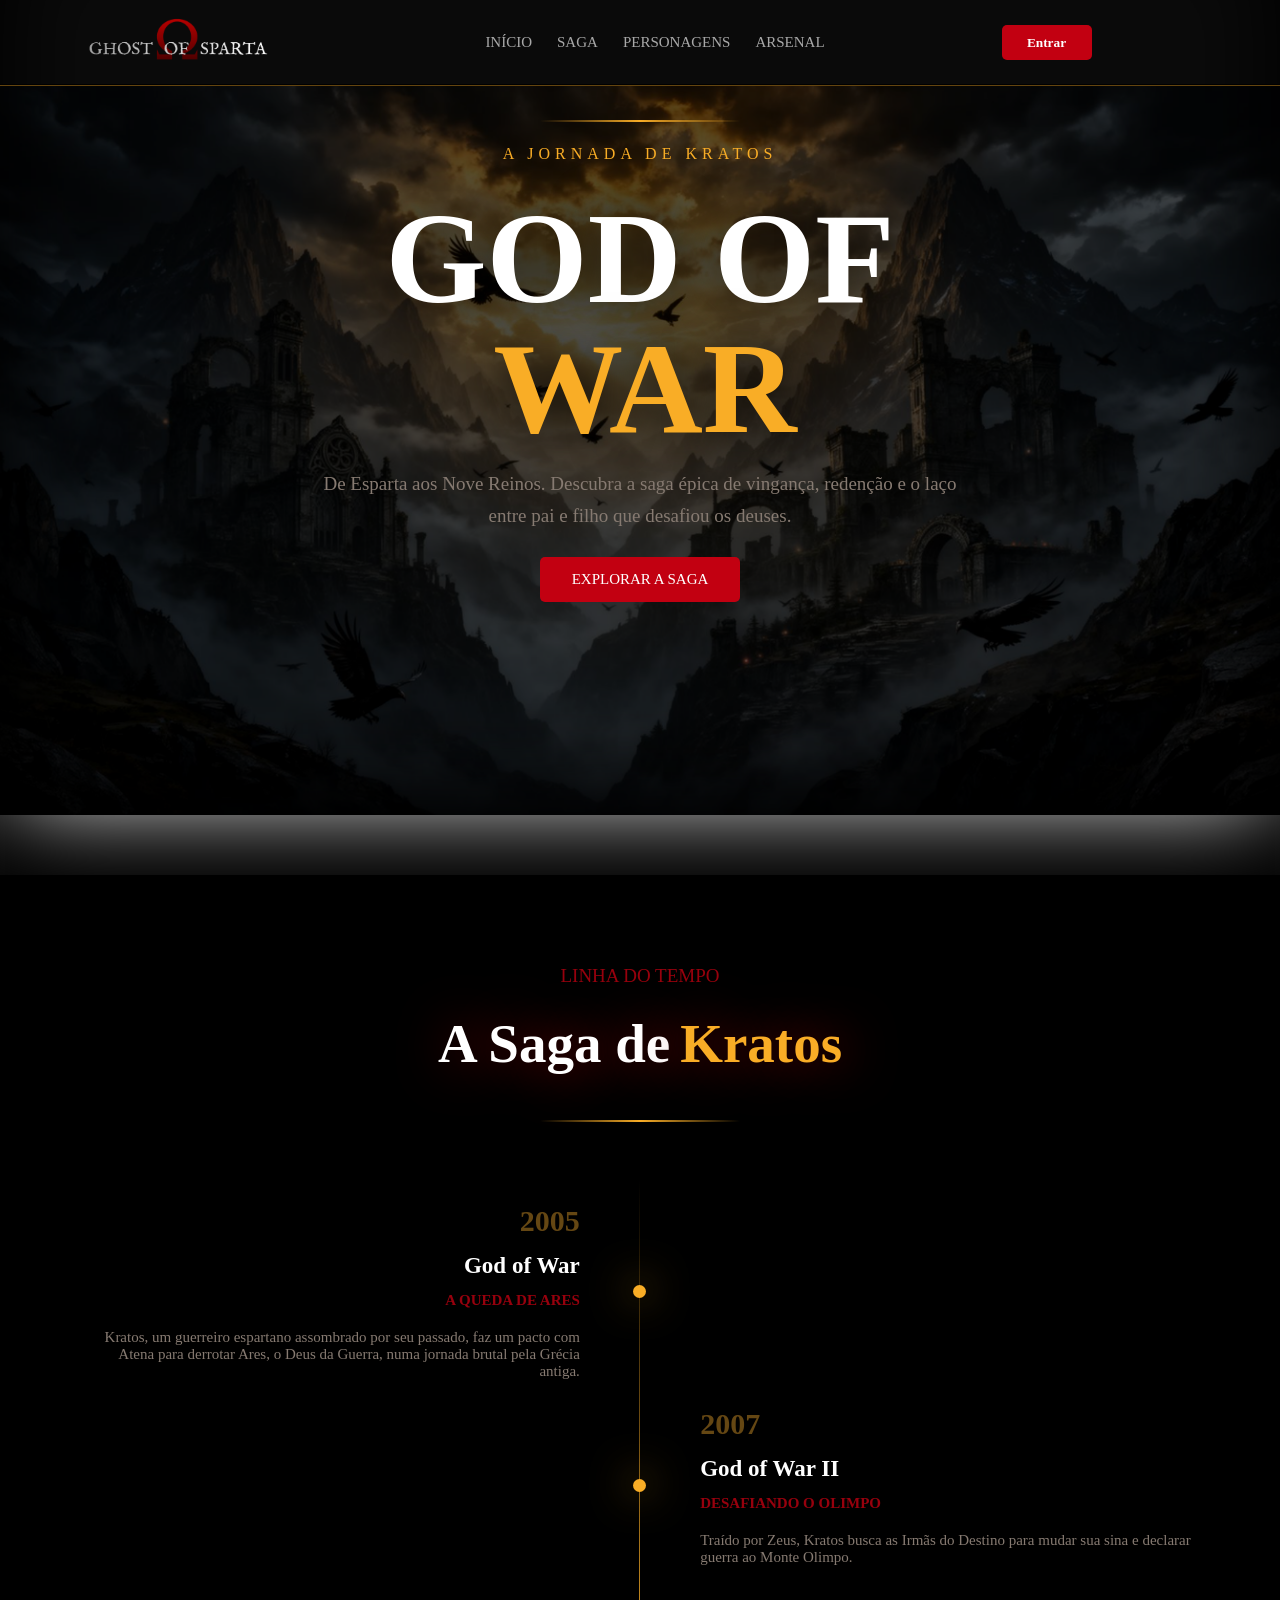
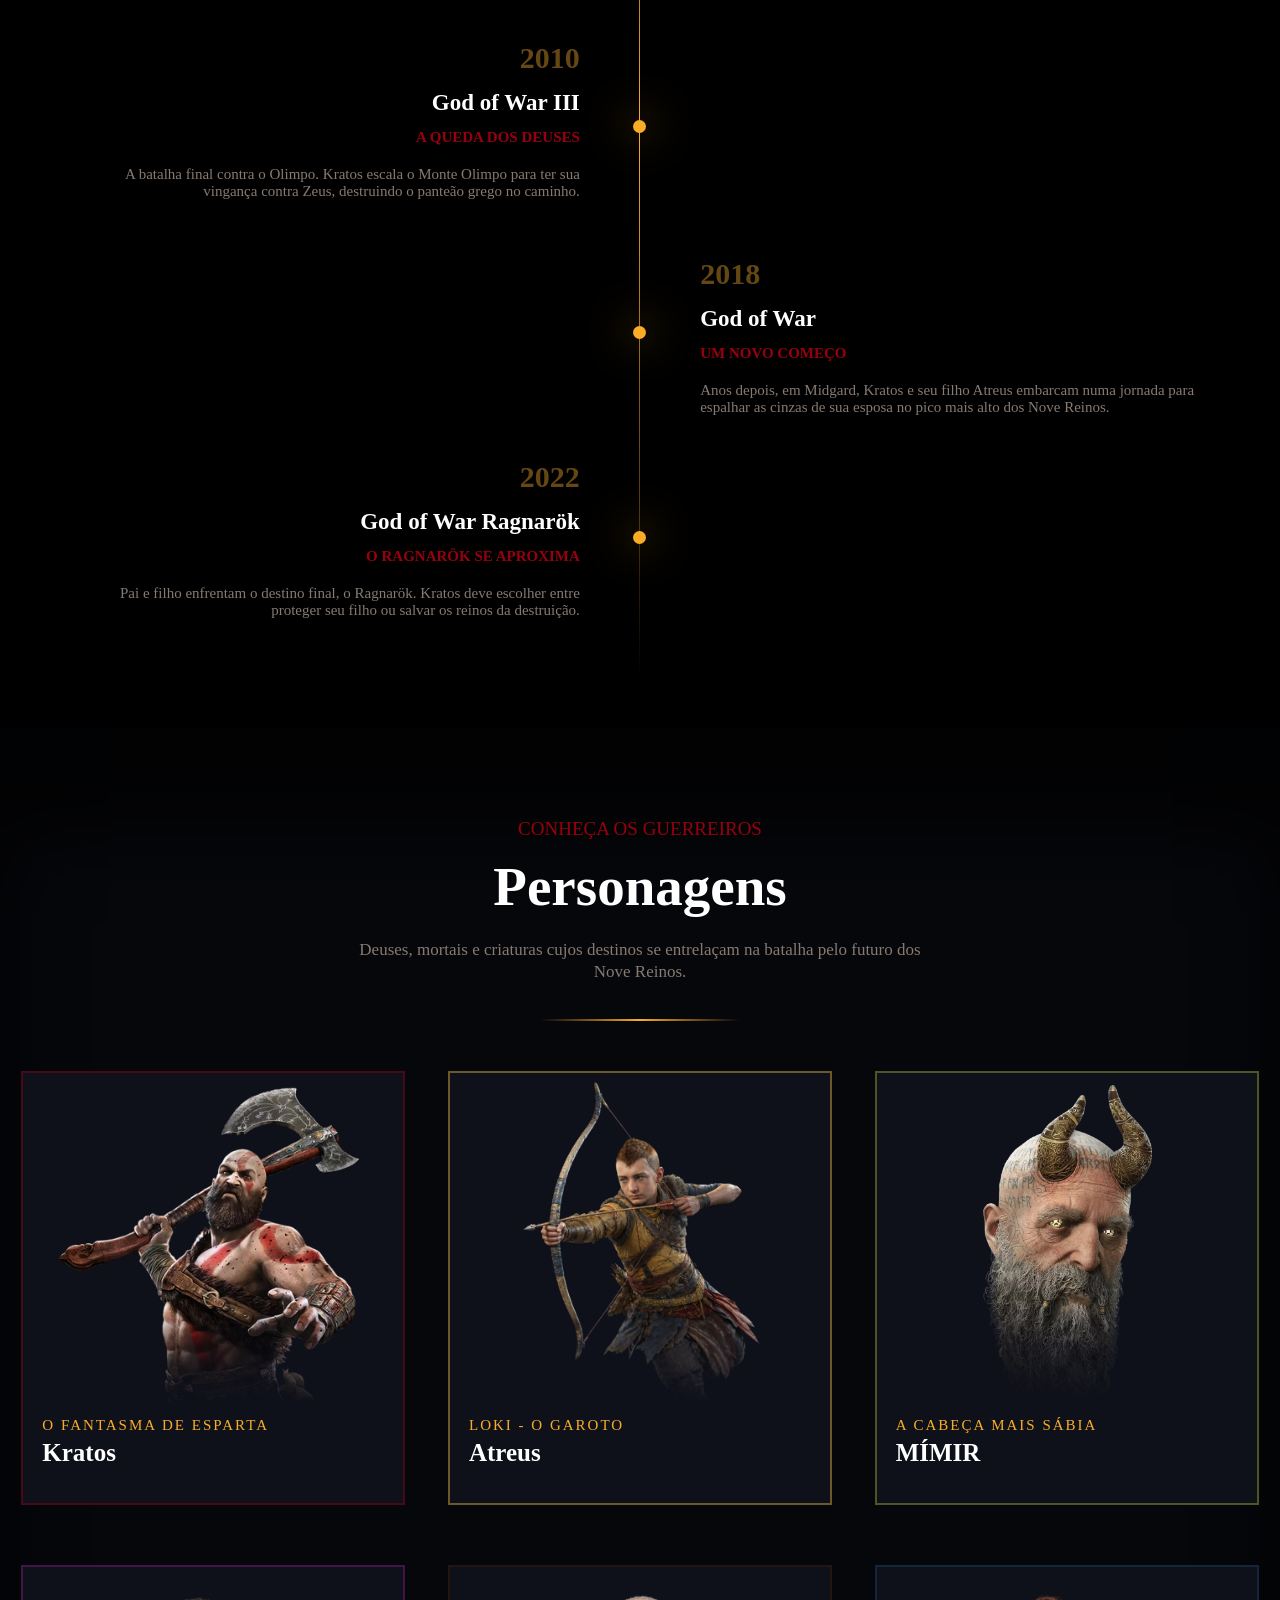
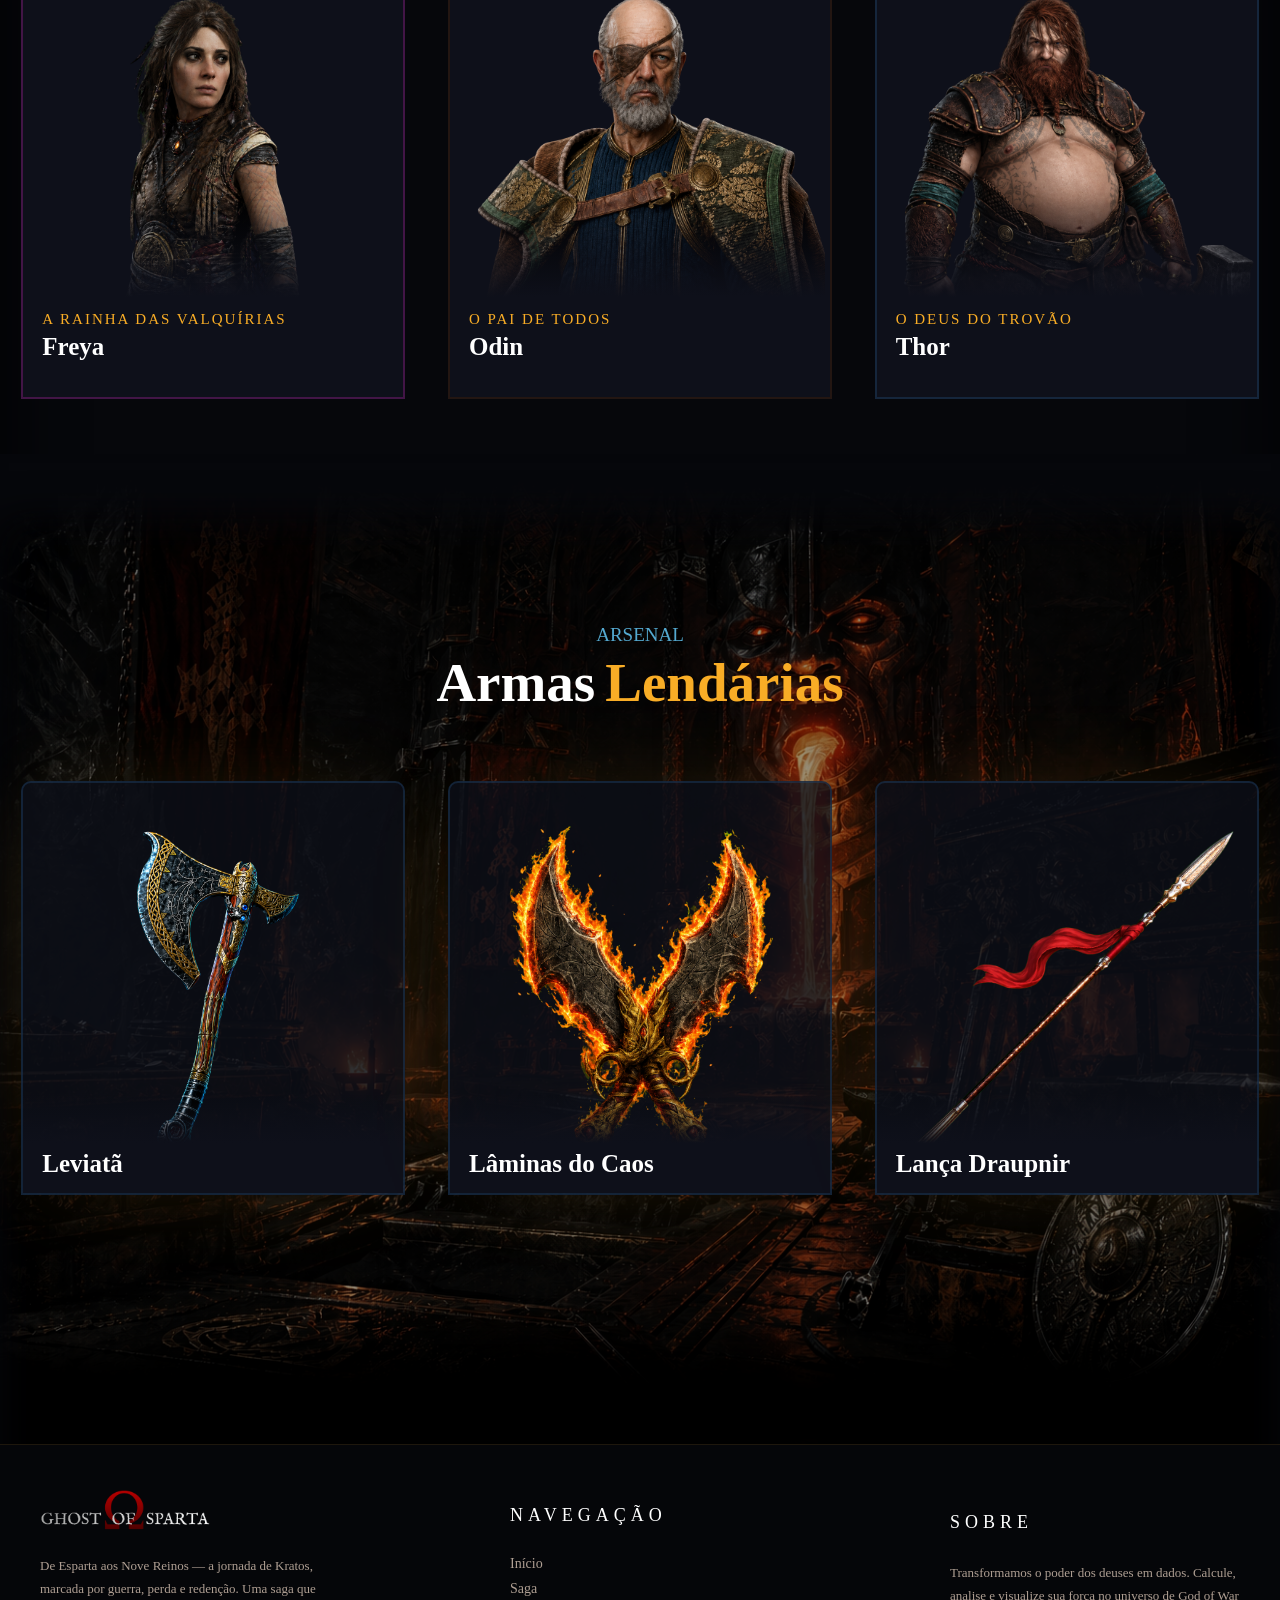
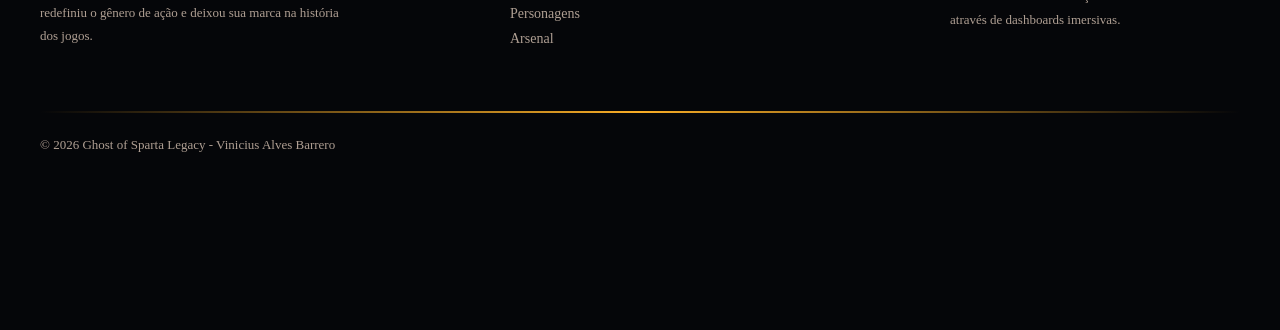
==== commit 9a1c03eb: "Implementação do pop-up" ====
--- a/index.html
+++ b/index.html
@@ -10,15 +10,15 @@
 
 <body>
 
-    <div class="inicio" id="inicio">
-        <div class="header">
-            <div class="container">
-                <img src="..\Ghost_of_Sparta_Legacy\assets\icon\logo.png">
+    <div class="inicio" id="idInicio">
+        <div class="header" id="idHeader">
+            <div class="container">
+                <img src="assets\icon\logo.png">
                 <ul class="navbar">
-                    <li><a href="#inicio">INÍCIO</a></li>
-                    <li><a href="#saga">SAGA</a></li>
-                    <li><a href="#personagens">PERSONAGENS</a></li>
-                    <li><a href="#arsenal">ARSENAL</a></li>
+                    <li><a href="#idInicio">INÍCIO</a></li>
+                    <li><a href="#idSaga">SAGA</a></li>
+                    <li><a href="#idPersonagens">PERSONAGENS</a></li>
+                    <li><a href="#idArsenal">ARSENAL</a></li>
                 </ul>
                 <button>Entrar</button>
             </div>
@@ -36,7 +36,7 @@
         </div>
     </div>
 
-    <div class="saga" id="saga">
+    <div class="saga" id="idSaga">
         <h4 class="subtitulo">LINHA DO TEMPO</h4>
         <h1 class="titulo">A Saga de <span> Kratos</span></h1>
         <hr class="divisoria">
@@ -96,7 +96,7 @@
         </div>
     </div>
 
-    <div class="personagens" id="personagens">
+    <div class="personagens" id="idPersonagens">
         <h4 class="subtitulo">CONHEÇA OS GUERREIROS</h4>
         <h1>Personagens</h1>
         <p>Deuses, mortais e criaturas cujos destinos se entrelaçam na batalha pelo futuro dos</p>
@@ -104,7 +104,7 @@
         <div class="divisoria espacamentoDivisoria"></div>
         <div class="container">
             <div class="kratos card">
-                <img src="..\Ghost_of_Sparta_Legacy\assets\img\cards\kratos_card.png">
+                <img src="assets\img\cards\kratos_card.png">
                 <div class="textoCard">
                     <h5 class="alcunha">O FANTASMA DE ESPARTA</h5>
                     <h4 class="nome">Kratos</h4>
@@ -114,7 +114,7 @@
                 </div>
             </div>
             <div class="atreus card">
-                <img src="..\Ghost_of_Sparta_Legacy\assets\img\cards\atreus_card.png">
+                <img src="assets\img\cards\atreus_card.png">
                 <div class="textoCard">
                     <h5 class="alcunha">LOKI - O GAROTO</h5>
                     <h4 class="nome">Atreus</h4>
@@ -123,7 +123,7 @@
                 </div>
             </div>
             <div class="mimir card">
-                <img src="..\Ghost_of_Sparta_Legacy\assets\img\cards\mimir_card.png">
+                <img src="assets\img\cards\mimir_card.png">
                 <div class="textoCard">
                     <h5 class="alcunha">A CABEÇA MAIS SÁBIA</h5>
                     <h4 class="nome">MÍMIR</h4>
@@ -132,7 +132,7 @@
                 </div>
             </div>
             <div class="freya card">
-                <img src="..\Ghost_of_Sparta_Legacy\assets\img\cards\freya_card.png">
+                <img src="assets\img\cards\freya_card.png">
                 <div class="textoCard">
                     <h5 class="alcunha">A RAINHA DAS VALQUÍRIAS</h5>
                     <h4 class="nome">Freya</h4>
@@ -141,7 +141,7 @@
                 </div>
             </div>
             <div class="odin card">
-                <img src="..\Ghost_of_Sparta_Legacy\assets\img\cards\odin_card.png">
+                <img src="assets\img\cards\odin_card.png">
                 <div class="textoCard">
                     <h5 class="alcunha">O PAI DE TODOS</h5>
                     <h4 class="nome">Odin</h4>
@@ -150,7 +150,7 @@
                 </div>
             </div>
             <div class="thor card">
-                <img src="..\Ghost_of_Sparta_Legacy\assets\img\cards\thor_card.png">
+                <img src="assets\img\cards\thor_card.png">
                 <div class="textoCard">
                     <h5 class="alcunha">O DEUS DO TROVÃO</h5>
                     <h4 class="nome">Thor</h4>
@@ -161,12 +161,12 @@
         </div>
     </div>
 
-    <div class="arsenal" id="arsenal">
+    <div class="arsenal" id="idArsenal">
         <h4 class="subtitulo">ARSENAL</h4>
         <h1 class="titulo">Armas <span>Lendárias</span></h1>
         <div class="container">
             <div class="leviata cardArma">
-                <img src="..\Ghost_of_Sparta_Legacy\assets\img\cards\leviata_card.png">
+                <img src="assets\img\cards\leviata_card.png">
                 <div class="textoCardArma">
                     <h4 class="nome">Leviatã</h4>
                     <p>Forjado pelos irmãos Brok e Sindri, o Machado Leviatã foi criado para rivalizar com o Mjölnir de
@@ -174,7 +174,7 @@
                 </div>
             </div>
             <div class="laminas cardArma">
-                <img src="..\Ghost_of_Sparta_Legacy\assets\img\cards\laminas_card.png">
+                <img src="assets\img\cards\laminas_card.png">
                 <div class="textoCardArma">
                     <h4 class="nome">Lâminas do Caos</h4>
                     <p>Acorrentadas aos braços de Kratos por Ares como lembrete de seus pecados, as Lâminas do Caos
@@ -182,7 +182,7 @@
                 </div>
             </div>
             <div class="draupnir cardArma">
-                <img src="..\Ghost_of_Sparta_Legacy\assets\img\cards\draupnir_card.png">
+                <img src="assets\img\cards\draupnir_card.png">
                 <div class="textoCardArma">
                     <h4 class="nome">Lança Draupnir</h4>
                     <p>Forjada do anel mágico Draupnir e entregue a Kratos por Brok e Sindri, a Lança Draupnir se
@@ -196,7 +196,7 @@
     <div class="footer">
         <div class="container">
             <div class="fraseFooter">
-                <img src="..\Ghost_of_Sparta_Legacy\assets\icon\logo.png">
+                <img src="assets\icon\logo.png">
                 <p>De Esparta aos Nove Reinos — a jornada de Kratos, marcada por guerra, perda e redenção. Uma saga que
                     redefiniu o gênero de ação e deixou sua marca na história dos jogos.</p>
             </div>
@@ -223,16 +223,16 @@
 </html>
 
 <script>
-    
+
     function trocar() {
         fachada.innerHTML = `
         <div class="banner">
             <div class="container">
-                <video autoplay muted loop src="../Ghost_of_Sparta_Legacy/assets/video/saga.mp4" class="video-bg"></video>
-                </div>
+                <video autoplay muted loop src="assets/video/saga.mp4" class="video-bg"></video>
+            </div>
                 <div class="conteudo">
                     <div class="btn-img">
-                        <button class="btnVoltar" onclick="voltar()"><img class="backBtn" src="../Ghost_of_Sparta_Legacy/assets/icon/backBtn.png"></button>
+                        <button class="btnVoltar" onclick="voltar()"><img class="backBtn" src="assets/icon/backBtn.png"></button>
                     </div>
                     <div class="containerBtn">
                         <button onclick="card1()" class="gowI"></button>    
@@ -242,11 +242,23 @@
                         <button class="gowRag"></button>    
                     </div>
                 </div>
-                </div>`;
-            }
-            
-            function voltar() {
-                fachada.innerHTML = `
+        </div>`;
+    }
+
+    function voltar() {
+        idHeader.innerHTML = `
+            <div class="container">
+                <img src="assets/icon/logo.png">
+                <ul class="navbar">
+                    <li><a href="#inicio">INÍCIO</a></li>
+                    <li><a href="#saga">SAGA</a></li>
+                    <li><a href="#personagens">PERSONAGENS</a></li>
+                    <li><a href="#arsenal">ARSENAL</a></li>
+                </ul>
+                <button>Entrar</button>
+            </div>`;
+
+        fachada.innerHTML = `
                     <div class="container">
                         <hr class="divisoria">
                         <h5>A JORNADA DE KRATOS</h5>
@@ -258,11 +270,93 @@
                     </div>`;
     }
 
-    function card1() {
-        fachada.innerHTML = `
-        
+    function fecharPopUp() {
+        idHeader.innerHTML = `
+        <style>
+            body {
+                overflow: visible;
+            }
+            
+            .pop-up {
+                display: none;
+            }
+
+            .header {
+                display: flex;
+            }
+
+            .fachada {
+                margin-top: 85px;
+            }
+
+            .conteudo {
+                box-shadow: none;
+            }
+        </style>
+
+        <div class="container">
+            <img src="assets/icon/logo.png">
+                <ul class="navbar">
+                    <li><a href="#idInicio">INÍCIO</a></li>
+                    <li><a href="#idSaga">SAGA</a></li>
+                    <li><a href="#idPersonagens">PERSONAGENS</a></li>
+                    <li><a href="#idArsenal">ARSENAL</a></li>
+                </ul>
+            <button>Entrar</button>
+        </div>
         `;
     }
-    
-    </script>
-    +
+    function card1() {
+        idHeader.innerHTML = `
+        <style>
+            body {
+                overflow: hidden;
+            }
+
+            .conteudo *:not(.pop-up):not(.pop-up *) {
+                pointer-events: none;
+                box-shadow: inset 0 0 0 100vh rgba(0, 0, 0, 0.6);
+            }
+
+            .pop-up {
+                display: block;
+            }
+            
+            .header{
+                display: none;
+            }
+            
+            .fachada {
+                margin-top: 0px;
+                transition: 0.7s;
+            }
+
+        </style>`;
+
+        fachada.innerHTML = `
+        <div class="banner">
+            <div class="container">
+                <video autoplay muted loop src="assets/video/saga.mp4" class="video-bg"></video>
+                </div>
+                <div class="conteudo">
+                    <div class="btn-img">
+                        <button class="btnVoltar" onclick="voltar()"><img class="backBtn"
+                        src="assets/icon/backBtn.png"></button>
+                    </div>
+                    <div class="containerBtn">
+                        <button onclick = "card1()" class="gowI"></button>
+                        <button class="gowII"></button>
+                        <button class="gowIII"></button>
+                        <button class="gow18"></button>
+                        <button class="gowRag"></button>
+                    </div>
+                    <div class="pop-up" id="popUp">
+                        <button onclick="fecharPopUp()">X</button>
+                    </div>
+                </div>
+            </div>
+        `;
+    }
+
+</script>
--- a/style/home.css
+++ b/style/home.css
@@ -194,7 +194,6 @@
     display: flex;
     flex-direction: column;
     position: relative;
-    position: relative;
     color: white;
     width: 100%;
     height: 100vh;
@@ -217,8 +216,8 @@
     left: 15px;
     background-color: rgba(0, 0, 0, 0);
     border-radius: 50%;
-    height: 70px;
-    width: 70px;
+    height: 60px;
+    width: 60px;
     border: none;
     cursor: pointer;
 }
@@ -277,6 +276,22 @@
 
 .gowRag {
     background-image: url('../assets/img/background/fundoBtn_gowRag.png');
+}
+
+.pop-up {
+    display: flex;
+    flex-direction: column;
+    position: absolute;
+    inset: 0;
+    margin: auto;
+    width: 60%;
+    height: 70%;
+    border-radius: 15px;
+    background-color: rgb(255, 0, 179);
+}
+
+.pop-up button {
+    background-color: aqua;
 }
 
 .saga {
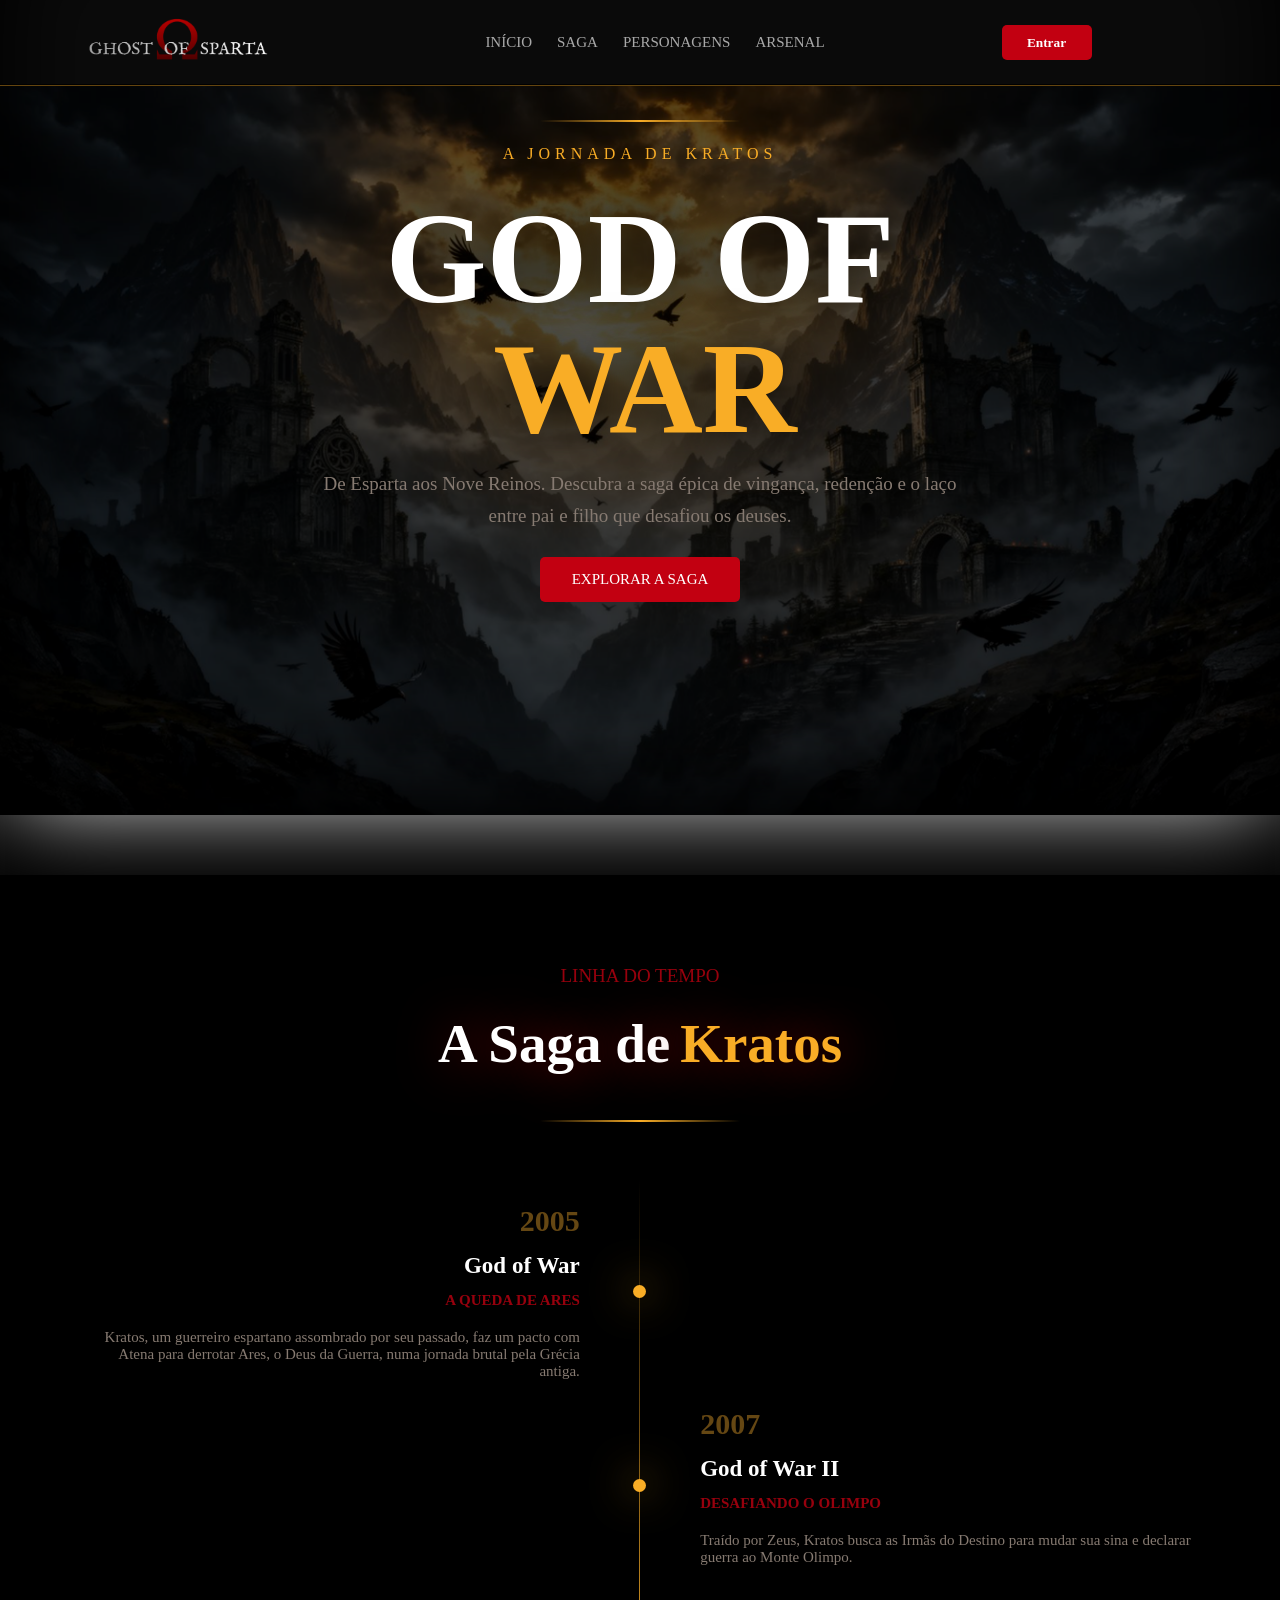
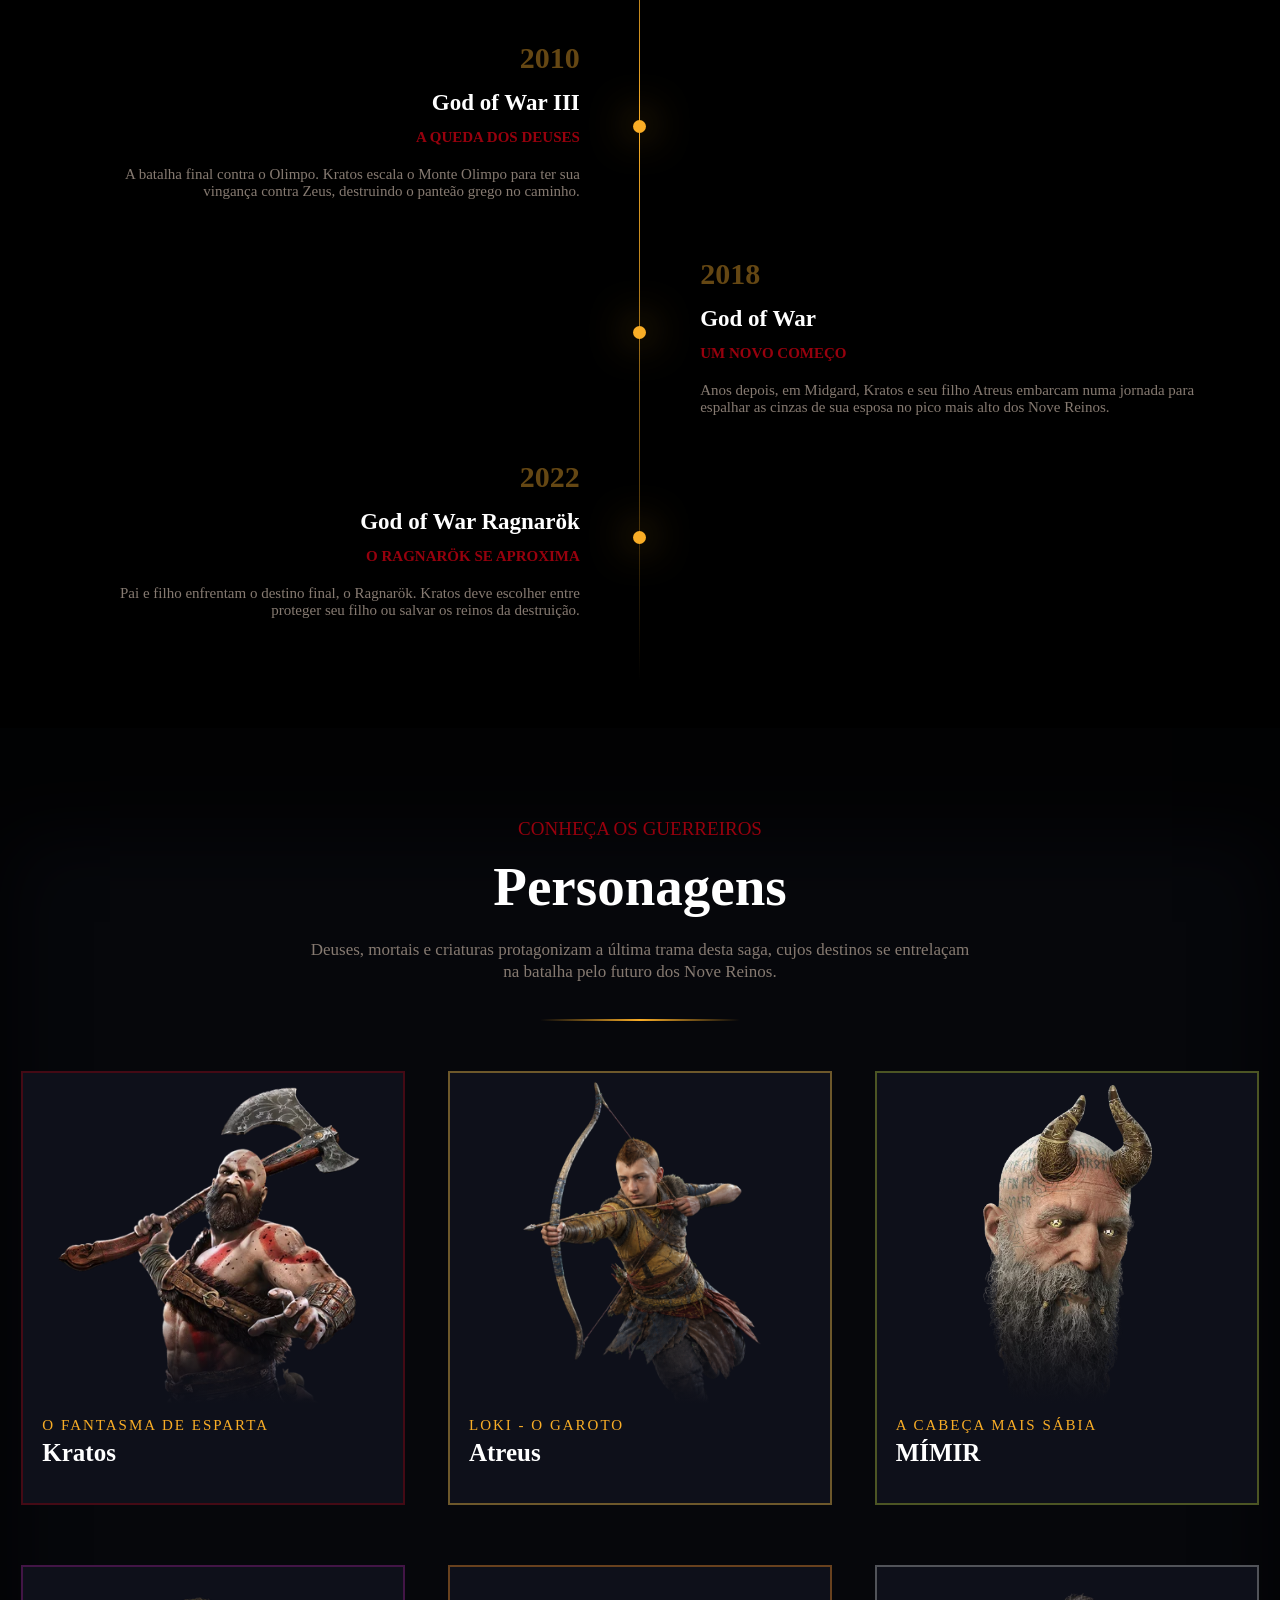
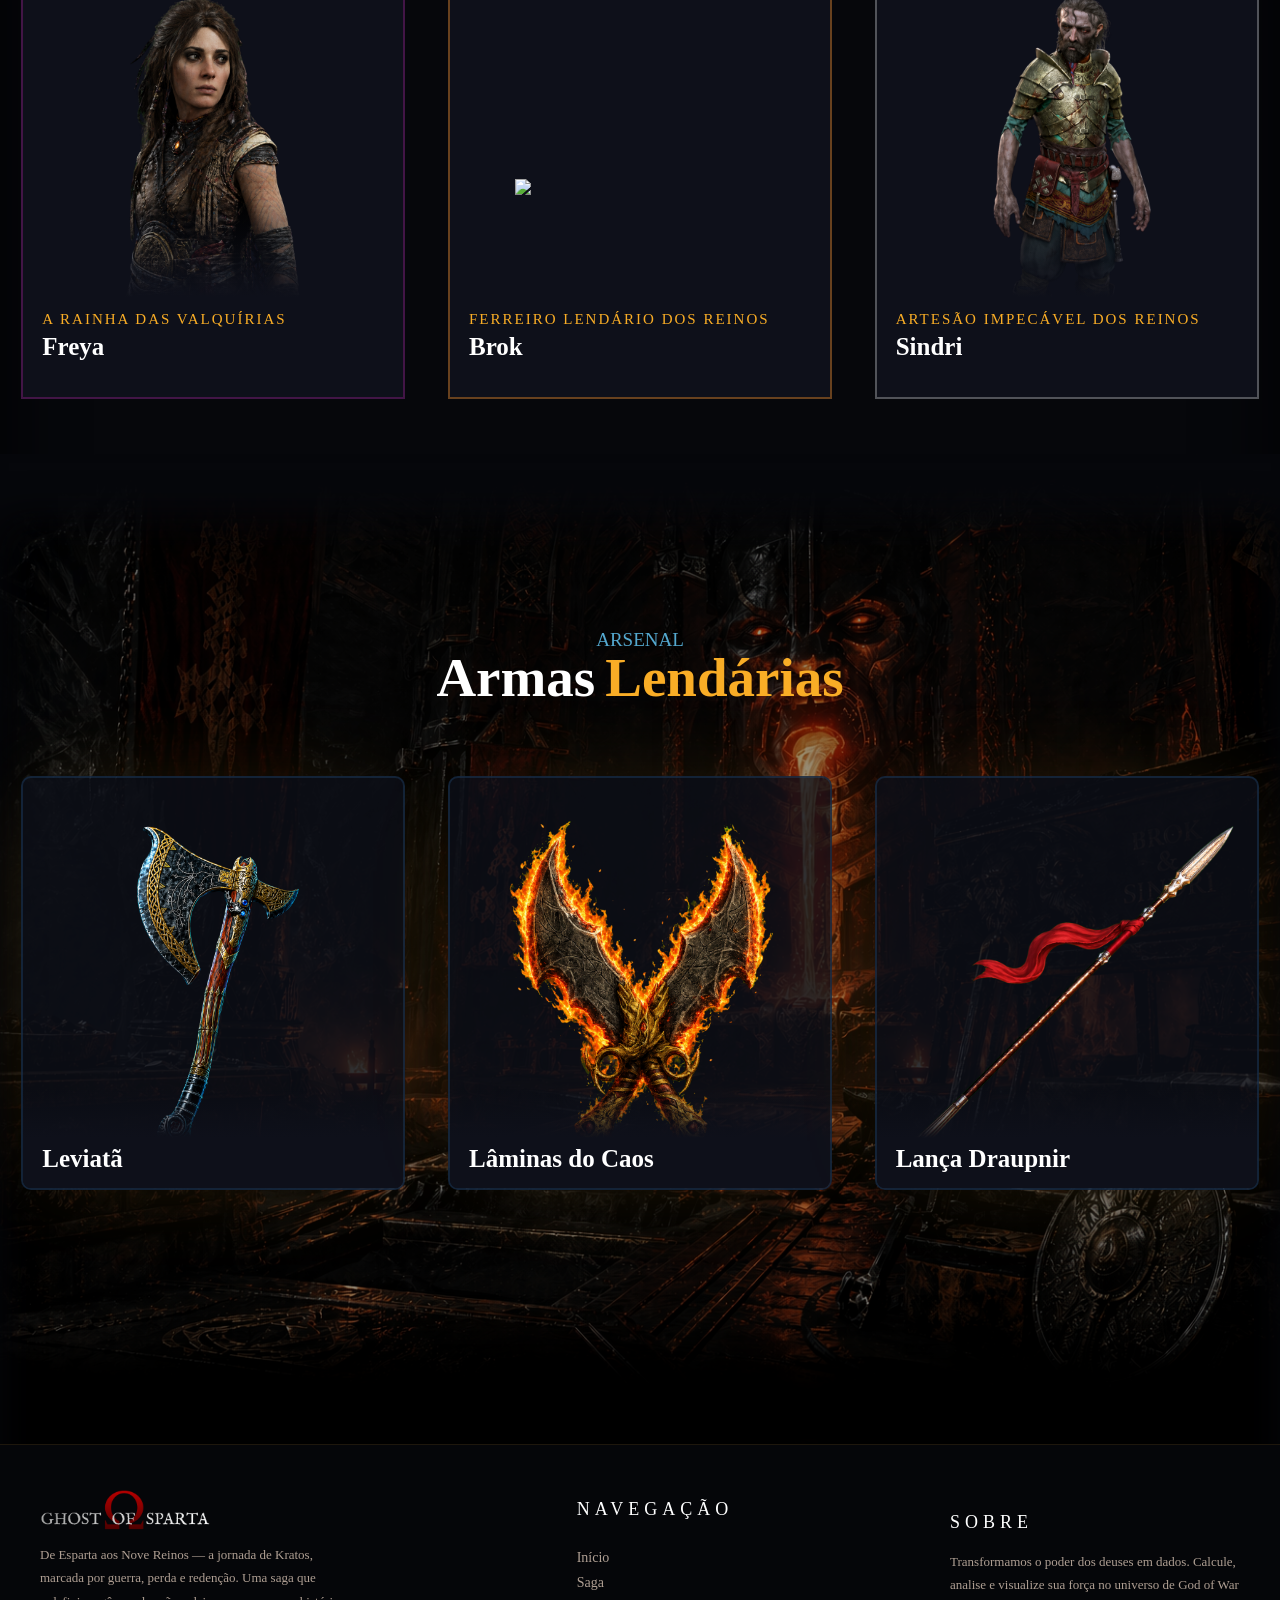
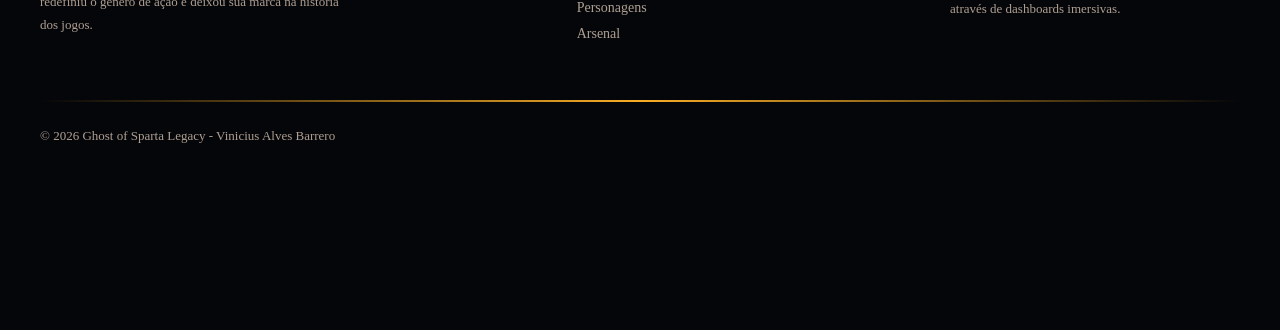
==== commit 54fb9d5b: "Alterações no pop-up" ====
--- a/index.html
+++ b/index.html
@@ -8,12 +8,12 @@
     <title>Home-page Ghost of Sparta System</title>
 </head>
 
-<body>
+<body id="idBody">
 
     <div class="inicio" id="idInicio">
         <div class="header" id="idHeader">
             <div class="container">
-                <img src="assets\icon\logo.png">
+                <img class="logo" src="assets\icon\logo.png">
                 <ul class="navbar">
                     <li><a href="#idInicio">INÍCIO</a></li>
                     <li><a href="#idSaga">SAGA</a></li>
@@ -23,7 +23,7 @@
                 <button>Entrar</button>
             </div>
         </div>
-        <div class="fachada" id="fachada">
+        <div class="fachada" id="idFachada">
             <div class="container">
                 <hr class="divisoria">
                 <h5>A JORNADA DE KRATOS</h5>
@@ -34,6 +34,286 @@
                 <button class="btnSaga" onclick="trocar()">EXPLORAR A SAGA</button>
             </div>
         </div>
+        <div class="banner" id="idBanner">
+            <div class="container">
+                <video autoplay muted loop src="assets/video/saga.mp4" class="video-bg"></video>
+            </div>
+            <div class="conteudo" id="idConteudo">
+                <div class="btn-img">
+                    <button class="btnVoltar" id="backBtn" onclick="voltar()"><img class="back-btn" id="backImg"
+                            src="assets/icon/backBtn.png"></button>
+                </div>
+                <div class="container-btn" id="containerBtn">
+                    <a href="#idBody"><button onclick="abrirPopUp(this)" class="gowI" id="idGowI"></button></a>
+                    <a href="#idBody"><button onclick="abrirPopUp(this)" class="gowII" id="idGowII"></button></a>
+                    <a href="#idBody"><button onclick="abrirPopUp(this)" class="gowIII" id="idGowIII"></button></a>
+                    <a href="#idBody"><button onclick="abrirPopUp(this)" class="gow18" id="idGow18"></button></a>
+                    <a href="#idBody"><button onclick="abrirPopUp(this)" class="gowRag" id="idGowRag"></button></a>
+                </div>
+                <div class="pop-up" id="popUpGowI">
+                    <button class="voltar" onclick="fecharPopUp(this)" id="fecharPopUpI">X</button>
+                    <div class="fundoGow1 popup-fundo"></div>
+                    <img src="assets/icon/logoGow1.png" class="logo">
+                    <p class="texto-popup"> Kratos é um guerreiro espartano atormentado pelo passado, após ter sido
+                        manipulado por Ares a
+                        matar sua própria família. Em busca de redenção, ele passa a servir os deuses do Olimpo,
+                        cumprindo tarefas brutais na esperança de se libertar da culpa. Sua missão final é derrotar
+                        Ares, que ameaça destruir Atenas.
+                        Durante sua jornada, Kratos enfrenta monstros, armadilhas e desafios até encontrar a Caixa de
+                        Pandora, única arma capaz de derrotar um deus. Após conquistá-la, ele encara Ares em uma batalha
+                        devastadora.
+                        No final, Kratos vence e mata o deus da guerra. Mesmo assim, não encontra paz. Ao tentar tirar a
+                        própria vida, é impedido por Atena, que o recompensa tornando-o o novo Deus da Guerra, marcando
+                        o início de um destino ainda mais sombrio.
+                    </p>
+                    <h3>VILÕES PRINCIPAIS</h3>
+                    <div class="cards-popup">
+                        <div class="ares card">
+                            <img src="assets\img\cards\ares_card.png">
+                            <div class="textoCard">
+                                <h5 class="alcunha">O DEUS DA GUERRA</h5>
+                                <h4 class="nome">Ares</h4>
+                                <p>Brutal e manipulador, Ares espalha caos usando Kratos como arma de destruição. Sua
+                                    sede por poder o leva a enfrentar o Fantasma de Esparta, selando seu destino.</p>
+                            </div>
+                        </div>
+                        <div class="athena card">
+                            <img src="assets\img\cards\athena_card.png">
+                            <div class="textoCard">
+                                <h5 class="alcunha">DEUSA DA SABEDORIA</h5>
+                                <h4 class="nome">Athena</h4>
+                                <p>Athena, filha de Zeus, guia Kratos em sua jornada contra Ares, buscando restaurar o
+                                    equilíbrio do Olimpo. Fria e calculista, usa a sabedoria como arma, manipulando
+                                    eventos nas sombras para alcançar seus próprios objetivos.</p>
+                            </div>
+                        </div>
+                    </div>
+                    <div class="container-armas-popup">
+                        <h6>ARSENAL DE GOD OF WAR RAGNARÖK</h6>
+                        <div class="divisoria"></div>
+                        <div class="armas-popup">
+                            <div class="laminas cardArma">
+                                <img src="assets\img\cards\laminas_card.png">
+                                <div class="textoCardArma">
+                                    <h4 class="nome">Lâminas do Caos</h4>
+                                    <p>Acorrentadas aos braços de Kratos por Ares como lembrete de seus pecados, as
+                                        Lâminas do Caos ardem com fogo eterno. Representam o passado sombrio que Kratos
+                                        nunca pode escapar.
+                                    </p>
+                                </div>
+                            </div>
+                            <div class="lamina-artemis cardArma">
+                                <img src="assets\img\cards\laminaArtemis_card.png">
+                                <div class="textoCardArma">
+                                    <h4 class="nome">Lâmina de Ártemis</h4>
+                                    <p>Forjada pela deusa Ártemis e concedida a Kratos, a Lâmina
+                                        de Ártemis é uma arma divina imbuída com o poder dos deuses. Seu golpe
+                                        devastador consome a energia do portador, refletindo o sacrifício necessário
+                                        para enfrentar inimigos colossais com poder absoluto.
+                                    </p>
+                                </div>
+                            </div>
+                        </div>
+                    </div>
+                </div>
+                <div class="pop-up" id="popUpGowII">
+                    <button class="voltar" onclick="fecharPopUp(this)" id="fecharPopUpII">X</button>
+                    <div class="fundoGow2 popup-fundo"></div>
+                    <p class="texto-popup"> Agora como Deus da Guerra, Kratos se torna cada vez mais cruel, o que leva
+                        Zeus a traí-lo.
+                        Durante uma batalha, Zeus retira seus poderes e o mata com a Espada do Olimpo. No entanto,
+                        Kratos é salvo por Gaia, uma Titã. Os Titãs o resgatam porque também foram traídos por Zeus no
+                        passado e desejam vingança contra o Olimpo — eles veem em Kratos a oportunidade perfeita para
+                        derrubar os deuses.
+                        Guiado por esse propósito, Kratos parte em busca das Irmãs do Destino, entidades que controlam o
+                        fluxo do tempo e o destino de todos os seres. Elas tecem, medem e cortam o destino, decidindo o
+                        que deve acontecer e o que jamais pode ser alterado.
+                        Após enfrentar inúmeras provações, Kratos derrota as Irmãs e toma o controle do próprio destino,
+                        voltando no tempo para o momento em que Zeus o traiu. No final, ele confronta Zeus, descobre que
+                        ele é seu pai e, com os Titãs ao seu lado, inicia uma marcha rumo ao Olimpo para destruir os
+                        deuses.</p>
+                    <h3>VILÕES PRINCIPAIS</h3>
+                    <div class="cards-popup">
+                        <div class="zeus card">
+                            <img src="assets\img\cards\zeus_card.png">
+                            <div class="textoCard">
+                                <h5 class="alcunha">O REI DO OLIMPO</h5>
+                                <h4 class="nome">Zeus</h4>
+                                <p>Soberano dos deuses, Zeus governa com poder absoluto, empunhando o raio para impor
+                                    sua vontade. Temendo uma antiga profecia, entra em conflito direto com Kratos pelo
+                                    destino do Olimpo.</p>
+                            </div>
+                        </div>
+                        <div class="irmas card">
+                            <img src="assets/img/cards/irmas_card.png">
+                            <div class="textoCard">
+                                <h5 class="alcunha">TECELÃS DO TEMPO</h5>
+                                <h4 class="nome">As Irmãs do Destino</h4>
+                                <p>Guardando o fluxo do tempo, as Irmãs do Destino controlam passado, presente e futuro
+                                    com poder absoluto. Implacáveis e enigmáticas, manipulam os fios da existência para
+                                    manter o equilíbrio — até que Kratos desafia seu domínio e rompe o próprio destino.
+                                </p>
+                            </div>
+                        </div>
+                    </div>
+                    <div class="container-armas-popup">
+                        <h6>ARSENAL DE GOD OF WAR RAGNARÖK</h6>
+                        <div class="divisoria"></div>
+                        <div class="armas-popup">
+                            <div class="laminas_athena cardArma">
+                                <img src="assets/img/cards/laminasAthena_card.png">
+                                <div class="textoCardArma">
+                                    <h4 class="nome">Lâminas de Athenas</h4>
+                                    <p>Forjadas para substituir as Lâminas do Caos, as Lâminas de Atena mantêm o estilo
+                                        brutal de Kratos, agora imbuídas com poder divino. Representam sua ligação
+                                        direta com o Olimpo e sua ascensão como o novo Deus da Guerra.
+                                    </p>
+                                </div>
+                            </div>
+                            <div class="lamina-olimpo cardArma">
+                                <img src="assets/img/cards/laminaOlimpo_card.png">
+                                <div class="textoCardArma">
+                                    <h4 class="nome">Lâmina do Olimpo</h4>
+                                    <p>Criada por Zeus, a Lâmina do Olimpo concentra um poder imenso capaz de derrotar
+                                        deuses e titãs. Símbolo de traição e destino, foi usada para retirar os poderes
+                                        de Kratos e selar seu caminho de vingança.
+                                    </p>
+                                </div>
+                            </div>
+                            <div class="cabeca cardArma">
+                                <img src="assets/img/cards/cabeca_card.png">
+                                <div class="textoCardArma">
+                                    <h4 class="nome">Cabeça de Euryale</h4>
+                                    <p>Arrancada de uma das Górgonas, a cabeça de Euryale concede a Kratos o poder de
+                                        petrificar inimigos. Mesmo após a morte, seu olhar carrega a maldição capaz de
+                                        transformar tudo em pedra.
+                                    </p>
+                                </div>
+                            </div>
+                        </div>
+                    </div>
+                </div>
+                <div class="pop-up" id="popUpGowIII">
+                    <button class="voltar" onclick="fecharPopUp(this)" id="fecharPopUpIII">X</button>
+                    <div class="fundoGow3 popup-fundo"></div>
+                    <p class="texto-popup">A guerra começa com Kratos e os Titãs atacando o Olimpo. Porém, durante a
+                        escalada, Gaia o trai e
+                        o abandona, pois percebe que Kratos não busca restaurar o mundo ou ajudar os Titãs — ele quer
+                        apenas vingança pessoal, tornando-se tão destrutivo quanto os próprios deuses.
+                        Kratos sobrevive e segue sozinho, eliminando diversos deuses e mergulhando o mundo no caos. Em
+                        sua jornada, ele descobre que o verdadeiro poder para derrotar Zeus não está apenas na força,
+                        mas na esperança, que estava selada dentro da Caixa de Pandora desde o primeiro jogo.
+                        No final, após derrotar Zeus, Kratos entende que a esperança havia sido liberada dentro dele
+                        quando abriu a caixa no passado. Em um ato final, ele usa a Espada do Olimpo contra si mesmo,
+                        liberando essa esperança para toda a humanidade, oferecendo ao mundo uma chance de recomeço após
+                        a destruição causada por sua vingança.</p>
+                </div>
+                <div class="pop-up" id="popUpGow18">
+                    <button class="voltar" onclick="fecharPopUp(this)" id="fecharPopUp18">X</button>
+                    <div class="fundoGow18 popup-fundo"></div>
+                    <p class="texto-popup">Kratos vive agora na mitologia nórdica ao lado de seu filho Atreus. Após a
+                        morte da mãe do
+                        garoto, eles partem para espalhar suas cinzas no topo da montanha mais alta. Durante a jornada,
+                        enfrentam criaturas e deuses, incluindo Baldur.
+                        Baldur não é movido apenas por vingança: ele foi amaldiçoado por sua mãe, Freya, com uma magia
+                        que o torna invulnerável — mas também incapaz de sentir qualquer coisa, como dor, prazer ou
+                        emoção. Isso o leva à loucura, fazendo com que ele busque desesperadamente quebrar essa
+                        maldição, mesmo que isso signifique confrontar e matar quem estiver no caminho.
+                        Ao longo da jornada, Atreus descobre que é um deus e que seu nome verdadeiro é Loki. Em
+                        Jotunheim, eles encontram murais que revelam uma profecia: a jornada deles já estava prevista, e
+                        Loki teria um papel central em eventos futuros, incluindo grandes mudanças nos reinos.
+                        No final, eles cumprem o desejo da mãe e fortalecem sua relação, enquanto Kratos percebe que não
+                        pode fugir de quem é, mas pode escolher ser diferente.</p>
+                </div>
+                <div class="pop-up" id="popUpGowRag">
+                    <button class="voltar" onclick="fecharPopUp(this)" id="fecharPopUpRag">X</button>
+                    <div class="fundoGowRag popup-fundo"></div>
+                    <img src="assets/icon/logoRag.png" class="logo">
+                    <p class="texto-popup">A história se passa durante a aproximação do Ragnarök, um evento profetizado
+                        na mitologia nórdica
+                        que representa o fim do mundo — uma grande guerra entre deuses, gigantes e outras forças, que
+                        levará à destruição de reinos inteiros e ao renascimento de um novo mundo.
+                        Kratos tenta evitar esse destino, enquanto Atreus busca entender seu papel como Loki dentro
+                        dessa profecia. Eles entram em conflito com Odin e Thor, que manipulam os acontecimentos para
+                        manter o controle e evitar sua própria queda.
+                        Ao longo da jornada, Atreus amadurece e passa a tomar decisões próprias, enquanto Kratos
+                        enfrenta o medo de repetir seus erros do passado.
+                        No final, o Ragnarök acontece com uma batalha massiva que resulta na destruição de Asgard e na
+                        queda de Odin. Porém, diferente do passado, Kratos escolhe agir com sabedoria e não apenas
+                        vingança. Ele encontra redenção, enquanto Atreus segue seu próprio caminho, cumprindo seu
+                        destino de forma diferente do que foi previsto.
+                    </p>
+                    <h3>VILÕES PRINCIPAIS</h3>
+                    <div class="cards-popup">
+                        <div class="odin card">
+                            <img src="assets\img\cards\odin_card.png">
+                            <div class="textoCard">
+                                <h5 class="alcunha">O PAI DE TODOS</h5>
+                                <h4 class="nome">Odin</h4>
+                                <p>O Pai de Todos. Manipulador, obsessivo e perigoso. Odin busca conhecimento acima de
+                                    tudo, e
+                                    destruirá qualquer um que ameace seu controle sobre os Nove Reinos.</p>
+                            </div>
+                        </div>
+                        <div class="thor card">
+                            <img src="assets\img\cards\thor_card.png">
+                            <div class="textoCard">
+                                <h5 class="alcunha">O DEUS DO TROVÃO</h5>
+                                <h4 class="nome">Thor</h4>
+                                <p>Portador do Mjölnir e filho de Odin. Diferente das lendas heroicas, o Thor de God of
+                                    War é
+                                    brutal, alcoólatra e assombrado por seus próprios demônios, um reflexo sombrio de
+                                    Kratos.</p>
+                            </div>
+                        </div>
+                    </div>
+                    <div class="container-armas-popup">
+                        <h6>ARSENAL DE GOD OF WAR RAGNARÖK</h6>
+                        <div class="divisoria"></div>
+                        <div class="armas-popup">
+                            <div class="leviata cardArma">
+                                <img src="assets\img\cards\leviata_card.png">
+                                <div class="textoCardArma">
+                                    <h4 class="nome">Leviatã</h4>
+                                    <p>Forjado pelos irmãos Brok e Sindri, o Machado Leviatã foi criado para rivalizar
+                                        com o
+                                        Mjölnir
+                                        de
+                                        Thor. Imbuído com o poder do gelo, retorna à mão de seu portador quando
+                                        arremessado.
+                                    </p>
+                                </div>
+                            </div>
+                            <div class="laminas cardArma">
+                                <img src="assets\img\cards\laminas_card.png">
+                                <div class="textoCardArma">
+                                    <h4 class="nome">Lâminas do Caos</h4>
+                                    <p>Acorrentadas aos braços de Kratos por Ares como lembrete de seus pecados, as
+                                        Lâminas
+                                        do Caos
+                                        ardem com fogo eterno. Representam o passado sombrio que Kratos nunca pode
+                                        escapar.
+                                    </p>
+                                </div>
+                            </div>
+                            <div class="draupnir cardArma">
+                                <img src="assets\img\cards\draupnir_card.png">
+                                <div class="textoCardArma">
+                                    <h4 class="nome">Lança Draupnir</h4>
+                                    <p>Forjada do anel mágico Draupnir e entregue a Kratos por Brok e Sindri, a Lança
+                                        Draupnir se
+                                        multiplica ao ser lançada. Refletindo a nova forma de lutar de Kratos, não mais
+                                        com
+                                        fúria
+                                        cega,
+                                        mas com precisão e propósito.</p>
+                                </div>
+                            </div>
+                        </div>
+                    </div>
+                </div>
+            </div>
+        </div>
     </div>
 
     <div class="saga" id="idSaga">
@@ -99,8 +379,8 @@
     <div class="personagens" id="idPersonagens">
         <h4 class="subtitulo">CONHEÇA OS GUERREIROS</h4>
         <h1>Personagens</h1>
-        <p>Deuses, mortais e criaturas cujos destinos se entrelaçam na batalha pelo futuro dos</p>
-        <p>Nove Reinos.</p>
+        <p>Deuses, mortais e criaturas protagonizam a última trama desta saga, cujos destinos se entrelaçam</p>
+        <p>na batalha pelo futuro dos Nove Reinos.</p>
         <div class="divisoria espacamentoDivisoria"></div>
         <div class="container">
             <div class="kratos card">
@@ -140,84 +420,89 @@
                         Freya jurou vingança, até o destino forçá-los a se unirem novamente.</p>
                 </div>
             </div>
-            <div class="odin card">
-                <img src="assets\img\cards\odin_card.png">
+            <div class="brok card">
+                <img src="assets\img\cards\brok_card.png">
                 <div class="textoCard">
-                    <h5 class="alcunha">O PAI DE TODOS</h5>
-                    <h4 class="nome">Odin</h4>
-                    <p>O Pai de Todos. Manipulador, obsessivo e perigoso. Odin busca conhecimento acima de tudo, e
-                        destruirá qualquer um que ameace seu controle sobre os Nove Reinos.</p>
-                </div>
-            </div>
-            <div class="thor card">
-                <img src="assets\img\cards\thor_card.png">
+                    <h5 class="alcunha">FERREIRO LENDÁRIO DOS REINOS</h5>
+                    <h4 class="nome">Brok</h4>
+                    <p>Anão de pele azul e língua afiada, Brok é um dos maiores ferreiros dos Nove Reinos. Ao lado de
+                        seu irmão Sindri, forjou armas de poder incomparável, carregando em cada criação o peso de seu
+                        passado e de sua própria alma.</p>
+                </div>
+            </div>
+            <div class="sindri card">
+                <img src="assets\img\cards\sindri_card.png">
                 <div class="textoCard">
-                    <h5 class="alcunha">O DEUS DO TROVÃO</h5>
-                    <h4 class="nome">Thor</h4>
-                    <p>Portador do Mjölnir e filho de Odin. Diferente das lendas heroicas, o Thor de God of War é
-                        brutal, alcoólatra e assombrado por seus próprios demônios, um reflexo sombrio de Kratos.</p>
-                </div>
-            </div>
-        </div>
-    </div>
-
-    <div class="arsenal" id="idArsenal">
-        <h4 class="subtitulo">ARSENAL</h4>
-        <h1 class="titulo">Armas <span>Lendárias</span></h1>
-        <div class="container">
-            <div class="leviata cardArma">
-                <img src="assets\img\cards\leviata_card.png">
-                <div class="textoCardArma">
-                    <h4 class="nome">Leviatã</h4>
-                    <p>Forjado pelos irmãos Brok e Sindri, o Machado Leviatã foi criado para rivalizar com o Mjölnir de
-                        Thor. Imbuído com o poder do gelo, retorna à mão de seu portador quando arremessado.</p>
-                </div>
-            </div>
-            <div class="laminas cardArma">
-                <img src="assets\img\cards\laminas_card.png">
-                <div class="textoCardArma">
-                    <h4 class="nome">Lâminas do Caos</h4>
-                    <p>Acorrentadas aos braços de Kratos por Ares como lembrete de seus pecados, as Lâminas do Caos
-                        ardem com fogo eterno. Representam o passado sombrio que Kratos nunca pode escapar.</p>
-                </div>
-            </div>
-            <div class="draupnir cardArma">
-                <img src="assets\img\cards\draupnir_card.png">
-                <div class="textoCardArma">
-                    <h4 class="nome">Lança Draupnir</h4>
-                    <p>Forjada do anel mágico Draupnir e entregue a Kratos por Brok e Sindri, a Lança Draupnir se
-                        multiplica ao ser lançada. Refletindo a nova forma de lutar de Kratos, não mais com fúria cega,
-                        mas com precisão e propósito.</p>
-                </div>
-            </div>
-        </div>
-    </div>
-
-    <div class="footer">
-        <div class="container">
-            <div class="fraseFooter">
-                <img src="assets\icon\logo.png">
-                <p>De Esparta aos Nove Reinos — a jornada de Kratos, marcada por guerra, perda e redenção. Uma saga que
-                    redefiniu o gênero de ação e deixou sua marca na história dos jogos.</p>
-            </div>
-            <div class="navFooter">
-                <h6>NAVEGAÇÃO</h6>
-                <ul>
-                    <li><a href="#inicio">Início</a></li>
-                    <li><a href="#saga">Saga</a></li>
-                    <li><a href="#personagens">Personagens</a></li>
-                    <li><a href="#arsenal">Arsenal</a></li>
-                </ul>
-            </div>
-            <div class="sobreFooter">
-                <h6>SOBRE</h6>
-                <p>Transformamos o poder dos deuses em dados. Calcule, analise e visualize sua força no universo de God
-                    of War através de dashboards imersivas.</p>
-            </div>
-        </div>
-        <hr class="divisoria">
-        <p class="copyright">© 2026 Ghost of Sparta Legacy - Vinicius Alves Barrero</p>
-    </div>
+                    <h5 class="alcunha">ARTESÃO IMPECÁVEL DOS REINOS</h5>
+                    <h4 class="nome">Sindri</h4>
+                    <p>Irmão de Brok, Sindri é um ferreiro meticuloso e perfeccionista, conhecido por sua obsessão
+                        com limpeza e precisão. Mesmo avesso ao caos, foi responsável por forjar armas lendárias,
+                        colocando sua genialidade acima de seus próprios medos.</p>
+                </div>
+            </div>
+        </div>
+
+        <div class="arsenal" id="idArsenal">
+            <h4 class="subtitulo">ARSENAL</h4>
+            <h1 class="titulo">Armas <span>Lendárias</span></h1>
+            <div class="container">
+                <div class="leviata cardArma">
+                    <img src="assets\img\cards\leviata_card.png">
+                    <div class="textoCardArma">
+                        <h4 class="nome">Leviatã</h4>
+                        <p>Forjado pelos irmãos Brok e Sindri, o Machado Leviatã foi criado para rivalizar com o Mjölnir
+                            de
+                            Thor. Imbuído com o poder do gelo, retorna à mão de seu portador quando arremessado.</p>
+                    </div>
+                </div>
+                <div class="laminas cardArma">
+                    <img src="assets\img\cards\laminas_card.png">
+                    <div class="textoCardArma">
+                        <h4 class="nome">Lâminas do Caos</h4>
+                        <p>Acorrentadas aos braços de Kratos por Ares como lembrete de seus pecados, as Lâminas do Caos
+                            ardem com fogo eterno. Representam o passado sombrio que Kratos nunca pode escapar.</p>
+                    </div>
+                </div>
+                <div class="draupnir cardArma">
+                    <img src="assets\img\cards\draupnir_card.png">
+                    <div class="textoCardArma">
+                        <h4 class="nome">Lança Draupnir</h4>
+                        <p>Forjada do anel mágico Draupnir e entregue a Kratos por Brok e Sindri, a Lança Draupnir se
+                            multiplica ao ser lançada. Refletindo a nova forma de lutar de Kratos, não mais com fúria
+                            cega,
+                            mas com precisão e propósito.</p>
+                    </div>
+                </div>
+            </div>
+        </div>
+
+        <div class="footer">
+            <div class="container">
+                <div class="fraseFooter">
+                    <img src="assets\icon\logo.png">
+                    <p>De Esparta aos Nove Reinos — a jornada de Kratos, marcada por guerra, perda e redenção. Uma saga
+                        que
+                        redefiniu o gênero de ação e deixou sua marca na história dos jogos.</p>
+                </div>
+                <div class="navFooter">
+                    <h6>NAVEGAÇÃO</h6>
+                    <ul>
+                        <li><a href="#inicio">Início</a></li>
+                        <li><a href="#saga">Saga</a></li>
+                        <li><a href="#personagens">Personagens</a></li>
+                        <li><a href="#arsenal">Arsenal</a></li>
+                    </ul>
+                </div>
+                <div class="sobreFooter">
+                    <h6>SOBRE</h6>
+                    <p>Transformamos o poder dos deuses em dados. Calcule, analise e visualize sua força no universo de
+                        God
+                        of War através de dashboards imersivas.</p>
+                </div>
+            </div>
+            <hr class="divisoria">
+            <p class="copyright">© 2026 Ghost of Sparta Legacy - Vinicius Alves Barrero</p>
+        </div>
 </body>
 
 </html>
@@ -225,138 +510,66 @@
 <script>
 
     function trocar() {
-        fachada.innerHTML = `
-        <div class="banner">
-            <div class="container">
-                <video autoplay muted loop src="assets/video/saga.mp4" class="video-bg"></video>
-            </div>
-                <div class="conteudo">
-                    <div class="btn-img">
-                        <button class="btnVoltar" onclick="voltar()"><img class="backBtn" src="assets/icon/backBtn.png"></button>
-                    </div>
-                    <div class="containerBtn">
-                        <button onclick="card1()" class="gowI"></button>    
-                        <button class="gowII"></button>    
-                        <button class="gowIII"></button>    
-                        <button class="gow18"></button>    
-                        <button class="gowRag"></button>    
-                    </div>
-                </div>
-        </div>`;
+        idFachada.style.display = "none";
+        idBanner.style.display = "block";
     }
 
     function voltar() {
-        idHeader.innerHTML = `
-            <div class="container">
-                <img src="assets/icon/logo.png">
-                <ul class="navbar">
-                    <li><a href="#inicio">INÍCIO</a></li>
-                    <li><a href="#saga">SAGA</a></li>
-                    <li><a href="#personagens">PERSONAGENS</a></li>
-                    <li><a href="#arsenal">ARSENAL</a></li>
-                </ul>
-                <button>Entrar</button>
-            </div>`;
-
-        fachada.innerHTML = `
-                    <div class="container">
-                        <hr class="divisoria">
-                        <h5>A JORNADA DE KRATOS</h5>
-                        <h1>GOD OF</h1>
-                        <h1><span>WAR</span></h1>
-                        <p>De Esparta aos Nove Reinos. Descubra a saga épica de vingança, redenção e o laço</p>
-                        <p>entre pai e filho que desafiou os deuses.</p>
-                        <button class="btnSaga" onclick="trocar()">EXPLORAR A SAGA</button>
-                    </div>`;
+        idFachada.style.display = "flex";
+        idBanner.style.display = "none";
     }
 
-    function fecharPopUp() {
-        idHeader.innerHTML = `
-        <style>
-            body {
-                overflow: visible;
-            }
-            
-            .pop-up {
-                display: none;
-            }
-
-            .header {
-                display: flex;
-            }
-
-            .fachada {
-                margin-top: 85px;
-            }
-
-            .conteudo {
-                box-shadow: none;
-            }
-        </style>
-
-        <div class="container">
-            <img src="assets/icon/logo.png">
-                <ul class="navbar">
-                    <li><a href="#idInicio">INÍCIO</a></li>
-                    <li><a href="#idSaga">SAGA</a></li>
-                    <li><a href="#idPersonagens">PERSONAGENS</a></li>
-                    <li><a href="#idArsenal">ARSENAL</a></li>
-                </ul>
-            <button>Entrar</button>
-        </div>
-        `;
+    function fecharPopUp(idBotao) {
+        let valorBotao = idBotao.id;
+
+        idBody.style.overflow = "visible";
+        idHeader.style.display = "flex";
+        idBanner.style.marginTop = "85px";
+        idConteudo.style.pointerEvents = "auto";
+        containerBtn.style.opacity = "1";
+        backBtn.style.pointerEvents = "auto";
+        backImg.style.opacity = "1";
+
+        if (valorBotao == `fecharPopUpI`) {
+            popUpGowI.style.display = "none";
+        } else if (valorBotao == `fecharPopUpII`) {
+            popUpGowII.style.display = "none";
+        } else if (valorBotao == `fecharPopUpIII`) {
+            popUpGowIII.style.display = "none";
+        } else if (valorBotao == `fecharPopUp18`) {
+            popUpGow18.style.display = "none";
+        } else if (valorBotao == `fecharPopUpRag`) {
+            popUpGowRag.style.display = "none";
+        }
     }
 
-    function card1() {
-        idHeader.innerHTML = `
-        <style>
-            body {
-                overflow: hidden;
-            }
-
-            .conteudo *:not(.pop-up):not(.pop-up *) {
-                pointer-events: none;
-                box-shadow: inset 0 0 0 100vh rgba(0, 0, 0, 0.6);
-            }
-
-            .pop-up {
-                display: block;
-            }
-            
-            .header{
-                display: none;
-            }
-            
-            .fachada {
-                margin-top: 0px;
-                transition: 0.7s;
-            }
-
-        </style>`;
-
-        fachada.innerHTML = `
-        <div class="banner">
-            <div class="container">
-                <video autoplay muted loop src="assets/video/saga.mp4" class="video-bg"></video>
-                </div>
-                <div class="conteudo">
-                    <div class="btn-img">
-                        <button class="btnVoltar" onclick="voltar()"><img class="backBtn"
-                        src="assets/icon/backBtn.png"></button>
-                    </div>
-                    <div class="containerBtn">
-                        <button onclick = "card1()" class="gowI"></button>
-                        <button class="gowII"></button>
-                        <button class="gowIII"></button>
-                        <button class="gow18"></button>
-                        <button class="gowRag"></button>
-                    </div>
-                    <div class="pop-up" id="popUp">
-                        <button onclick="fecharPopUp()">X</button>
-                    </div>
-                </div>
-            </div>
-        `;
+    function abrirPopUp(idBotao) {
+        let valorBotao = idBotao.id;
+
+        idBody.style.overflow = "hidden";
+        idHeader.style.display = "none";
+        idBanner.style.marginTop = "0";
+        idConteudo.style.pointerEvents = "none";
+        containerBtn.style.opacity = "0.3";
+        backBtn.style.pointerEvents = "none";
+        backImg.style.opacity = "0.3";
+
+        if (valorBotao == `idGowI`) {
+            popUpGowI.style.display = "flex";
+            popUpGowI.style.pointerEvents = "auto";
+        } else if (valorBotao == `idGowII`) {
+            popUpGowII.style.display = "flex";
+            popUpGowII.style.pointerEvents = "auto";
+        } else if (valorBotao == `idGowIII`) {
+            popUpGowIII.style.display = "flex";
+            popUpGowIII.style.pointerEvents = "auto";
+        } else if (valorBotao == `idGow18`) {
+            popUpGow18.style.display = "flex";
+            popUpGow18.style.pointerEvents = "auto";
+        } else if (valorBotao == `idGowRag`) {
+            popUpGowRag.style.display = "flex";
+            popUpGowRag.style.pointerEvents = "auto";
+        }
     }
 
 </script>
--- a/style/home.css
+++ b/style/home.css
@@ -40,7 +40,7 @@
     margin: 0 100px 0 0 !important;
 }
 
-.header img {
+.logo {
     width: 180px;
     display: flex;
     justify-content: center;
@@ -166,9 +166,12 @@
 }
 
 .banner {
+    display: none;
     position: relative;
     width: 100%;
     height: 100vh;
+    margin-top: 85px;
+    transition: 0.7s;
     overflow: hidden;
 }
 
@@ -199,10 +202,9 @@
     height: 100vh;
 }
 
-.backBtn {
+.back-btn {
     width: 50px;
     height: 50px;
-    pointer-events: none;
     user-select: none;
     transition: 0.5s;
 }
@@ -219,6 +221,7 @@
     height: 60px;
     width: 60px;
     border: none;
+    pointer-events: auto;
     cursor: pointer;
 }
 
@@ -232,7 +235,7 @@
     height: 52px;
 }
 
-.conteudo .containerBtn {
+.conteudo .container-btn {
     display: flex;
     flex-direction: row;
     justify-content: space-around;
@@ -241,7 +244,7 @@
     height: 100vh;
 }
 
-.containerBtn button {
+.container-btn button {
     background-color: rgba(0, 0, 0, 0);
     width: 250px;
     height: 120px;
@@ -254,44 +257,155 @@
     transition: 3s;
 }
 
-.containerBtn button:hover {
+.container-btn button:hover {
     background-size: 110%;
 }
 
 .gowI {
     background-image: url('../assets/img/background/fundoBtn_gow.png');
+    background-repeat: no-repeat;
 }
 
 .gowII {
     background-image: url('../assets/img/background/fundoBtn_gowII.png');
+    background-repeat: no-repeat;
 }
 
 .gowIII {
     background-image: url('../assets/img/background/fundoBtn_gowIII.png');
+    background-repeat: no-repeat;
 }
 
 .gow18 {
     background-image: url('../assets/img/background/fundoBtn_gow18.png');
+    background-repeat: no-repeat;
 }
 
 .gowRag {
     background-image: url('../assets/img/background/fundoBtn_gowRag.png');
+    background-repeat: no-repeat;
 }
 
 .pop-up {
-    display: flex;
-    flex-direction: column;
+    display: none;
+    flex-direction: column;
+    align-items: center;
     position: absolute;
     inset: 0;
     margin: auto;
-    width: 60%;
-    height: 70%;
+    width: 80%;
+    height: 90%;
+    background-color: rgba(14, 16, 26);
+    border: 2px solid rgba(33, 72, 110, 0.4);
     border-radius: 15px;
-    background-color: rgb(255, 0, 179);
-}
-
-.pop-up button {
-    background-color: aqua;
+    overflow-y: auto;
+}
+
+.pop-up h3 {
+    font-size: 25px;
+    font-family: 'constantia';
+    color: rgb(249, 173, 38);
+    margin-top: 40px;
+}
+
+.pop-up h6 {
+    font-size: 20px;
+    font-family: 'constantia';
+    color: rgb(151, 0, 13);
+}
+
+.container-armas-popup .divisoria {
+    margin: -20px 0 30px 0;
+}
+
+.texto-popup {
+    text-align: center;
+    margin: -15px 20px auto 20px;
+    font-family: 'constantia';
+    font-size: 19px;
+    line-height: 1.3;
+    margin-top: 5px;
+    margin-bottom: 5px;
+}
+
+.cards-popup {
+    display: grid;
+    grid-template-columns: 1fr 1fr;
+    flex-direction: row;
+    place-items: center;
+    margin-top: 15px;
+    width: 100%;
+    box-shadow: inset 0 -100px 70px -45px rgb(0, 0, 0);
+    gap: 100px;
+}
+
+.container-armas-popup {
+    display: flex;
+    flex-direction: column;
+    justify-content: center;
+    align-items: center;
+    background-color: rgb(0, 0, 0);
+    width: 100%;
+}
+
+.armas-popup {
+    display: flex;
+    flex-direction: row;
+    flex-wrap: wrap;
+    overflow-x: hidden;
+    gap: 100px;
+    width: 100%;
+    gap: 0;
+}
+
+.pop-up .voltar {
+    display: flex;
+    position: fixed;
+    justify-content: center;
+    align-items: center;
+    margin-top: 18px;
+    left: 153px;
+    border: none;
+    width: 30px;
+    height: 30px;
+    border-radius: 50%;
+    font-weight: bold;
+    font-size: 13px;
+    cursor: pointer;
+}
+
+.pop-up .voltar:hover {
+    font-size: 15px;
+}
+
+.popup-fundo {
+    flex-shrink: 0;
+    box-shadow: inset 0 -85px 50px rgb(14, 16, 26);
+    background-size: cover;
+    background-position: top;
+    margin-top: -10px;
+    width: 100%;
+    height: 65vh;
+}
+
+.fundoGow1 {
+    background-image: linear-gradient(to bottom, rgba(0, 0, 0, 0), rgba(14, 16, 26, 0.5), rgba(14, 16, 26, 0.9)), url("../assets/img/background/fundo_gow1.png");
+}
+
+.fundoGow2 {
+    background-image: linear-gradient(to bottom, rgba(0, 0, 0, 0), rgba(14, 16, 26, 0.5), rgba(14, 16, 26, 0.9)), url("../assets/img/background/fundo_gow2.png");
+}
+
+.fundoGow3 {
+    background-image: linear-gradient(to bottom, rgba(0, 0, 0, 0), rgba(14, 16, 26, 0.5), rgba(14, 16, 26, 0.9)), url("../assets/img/background/fundo_gow3.png");
+}
+
+.fundoGow18 {
+    background-image: linear-gradient(to bottom, rgba(0, 0, 0, 0), rgba(14, 16, 26, 0.5), rgba(14, 16, 26, 0.9)), url("../assets/img/background/fundo_gow18.png");
+}
+
+.fundoGowRag {
+    background-image: linear-gradient(to bottom, rgba(0, 0, 0, 0), rgba(14, 16, 26, 0.5), rgba(14, 16, 26, 0.9)), url("../assets/img/background/fundo_gowRag.png");
 }
 
 .saga {
@@ -474,8 +588,8 @@
     color: rgb(255, 255, 255);
 }
 
-.personagens .container p {
-    margin: 5px 0 2px 5%;
+.personagens .container .card p {
+    margin: 5px 3% 2px 5%;
     font-size: 16px;
     color: rgba(0, 0, 0, 0);
     transition: 1s;
@@ -514,7 +628,20 @@
 }
 
 .personagens .container .card:hover p {
-    margin: 5px 0 2px 5%;
+    margin: 5px 3% 2px 5%;
+    font-size: 16px;
+    color: rgb(255, 255, 255);
+}
+
+.cards-popup p {
+    margin: 5px 3% 2px 5%;
+    font-size: 16px;
+    color: rgba(0, 0, 0, 0);
+    transition: 1s;
+}
+
+.cards-popup .card:hover p {
+    margin: 5px 3% 2px 5%;
     font-size: 16px;
     color: rgb(255, 255, 255);
 }
@@ -621,6 +748,56 @@
     transition: 0.8s;
 }
 
+.brok {
+    border: 2px solid rgba(240, 138, 37, 0.4);
+}
+
+.brok:hover {
+    border: 2px solid rgba(243, 136, 28, 0.8);
+    background-image: url("../assets/img/cards/fundo_brok_card.png");
+    box-shadow: inset 0 0 40px 100vh rgba(0, 0, 0, 0.4);
+    background-size: cover;
+    background-position: center;
+}
+
+.brok img {
+    margin: 10px 0 0 0;
+    width: 250px;
+    pointer-events: none;
+    transition: 1.5s;
+}
+
+.brok:hover .textoCard {
+    background-image: linear-gradient(to bottom, rgba(0, 0, 0, 0), rgb(100, 68, 37), rgb(100, 68, 37));
+    height: 330px;
+    transition: 0.8s;
+}
+
+.sindri {
+    border: 2px solid rgba(182, 182, 182, 0.4);
+}
+
+.sindri:hover {
+    border: 2px solid rgba(193, 193, 193, 0.8);
+    background-image: url("../assets/img/cards/fundo_sindri_card.png");
+    box-shadow: inset 0 0 40px 100vh rgba(0, 0, 0, 0.4);
+    background-size: cover;
+    background-position: center;
+}
+
+.sindri img {
+    margin: 10px 0 0 0;
+    width: 200px;
+    pointer-events: none;
+    transition: 1.5s;
+}
+
+.sindri:hover .textoCard {
+    background-image: linear-gradient(to bottom, rgba(0, 0, 0, 0), rgb(118, 119, 118), rgb(118, 119, 118));
+    height: 330px;
+    transition: 0.8s;
+}
+
 .odin {
     border: 2px solid rgba(56, 28, 11, 0.5);
 }
@@ -667,6 +844,106 @@
 
 .thor:hover .textoCard {
     background-image: linear-gradient(to bottom, rgba(0, 0, 0, 0), rgb(52, 105, 159), rgb(52, 105, 159));
+    height: 330px;
+    transition: 0.8s;
+}
+
+.ares {
+    border: 2px solid rgba(160, 0, 0, 0.4);
+}
+
+.ares:hover {
+    border: 2px solid rgba(218, 0, 0, 0.8);
+    background-image: url("../assets/img/cards/fundo_ares_card.png");
+    box-shadow: inset 0 0 40px 100vh rgba(0, 0, 0, 0.4);
+    background-size: cover;
+    background-position: center;
+}
+
+.ares img {
+    margin: 10px 0 0 20px;
+    width: 290px;
+    pointer-events: none;
+    transition: 1.5s;
+}
+
+.ares:hover .textoCard {
+    background-image: linear-gradient(to bottom, rgba(0, 0, 0, 0), rgb(63, 14, 14), rgb(63, 14, 14));
+    height: 330px;
+    transition: 0.8s;
+}
+
+.athena {
+    border: 2px solid rgba(187, 185, 185, 0.4);
+}
+
+.athena:hover {
+    border: 2px solid rgba(255, 255, 255, 0.8);
+    background-image: url("../assets/img/cards/fundo_athena_card.png");
+    box-shadow: inset 0 0 40px 100vh rgba(0, 0, 0, 0.4);
+    background-size: cover;
+    background-position: center;
+}
+
+.athena img {
+    margin: 10px 0 0 20px;
+    width: 320px;
+    pointer-events: none;
+    transition: 1.5s;
+}
+
+.athena:hover .textoCard {
+    background-image: linear-gradient(to bottom, rgba(0, 0, 0, 0), rgb(118, 119, 118), rgb(118, 119, 118));
+    height: 330px;
+    transition: 0.8s;
+}
+
+.zeus {
+    border: 2px solid rgba(43, 74, 121, 0.4);
+}
+
+.zeus:hover {
+    border: 2px solid rgba(74, 213, 255, 0.8);
+    background-image: url("../assets/img/cards/fundo_zeus_card.png");
+    box-shadow: inset 0 0 40px 100vh rgba(0, 0, 0, 0.4);
+    background-size: cover;
+    background-position: center;
+}
+
+.zeus img {
+    margin: 10px 0 0 20px;
+    width: 320px;
+    pointer-events: none;
+    transition: 1.5s;
+}
+
+.zeus:hover .textoCard {
+    background-image: linear-gradient(to bottom, rgba(0, 0, 0, 0), rgb(109, 158, 173), rgb(109, 158, 173));
+    height: 330px;
+    transition: 0.8s;
+}
+
+.irmas {
+    border: 2px solid rgba(43, 74, 121, 0.4);
+}
+
+.irmas:hover {
+    border: 2px solid rgba(255, 255, 255, 0.8);
+    background-image: url("../assets/img/cards/fundo_irmas_card.png");
+    box-shadow: inset 0 0 40px 100vh rgba(0, 0, 0, 0.4);
+    background-size: cover;
+    background-position: center;
+}
+
+.irmas img {
+    margin: 10px 0 0 20px;
+    width: 320px;
+    pointer-events: none;
+    transition: 1.5s;
+}
+
+.irmas:hover .textoCard {
+    background-image: linear-gradient(to bottom, rgba(0, 0, 0, 0), rgb(73, 73, 73), rgb(73, 73, 73));
     height: 330px;
     transition: 0.8s;
 }
@@ -714,12 +991,20 @@
 .arsenal .container p {
     margin: 25px 5% 2px 5%;
     text-align: center;
-    font-size: 16px;
+    font-size: 15px;
     color: rgba(0, 0, 0, 0);
 }
 
+.armas-popup p {
+    margin: 25px 5% 2px 5%;
+    text-align: center;
+    font-size: 15px;
+    color: rgba(0, 0, 0, 0);
+}
+
 .cardArma {
     display: flex;
+    flex-shrink: 0;
     align-items: center;
     justify-content: center;
     position: relative;
@@ -729,10 +1014,10 @@
     border: 2px solid rgba(33, 72, 110, 0.4);
     box-shadow: 0 0 100px -30px rgba(249, 173, 38, 0.2);
     margin: 30px auto 80px auto;
-    border-top-right-radius: 10px;
-    border-top-left-radius: 10px;
+    border-radius: 10px;
     user-select: none;
     transition: 1.5s;
+    overflow: hidden;
 }
 
 .cardArma:hover img {
@@ -771,6 +1056,20 @@
     color: rgb(175, 159, 147);
 }
 
+.armas-popup .cardArma:hover p {
+    margin: 25px 5% 2px 5%;
+    text-align: center;
+    font-size: 15px;
+    font-weight: 100;
+    color: rgb(175, 159, 147);
+}
+
+.armas-popup .cardArma .nome {
+    margin: 50px 0 0 5%;
+    font-size: 25px;
+    color: rgb(255, 255, 255);
+}
+
 .cardArma:hover {
     border: none;
     border-radius: 10px;
@@ -812,6 +1111,50 @@
     transition: 1.5s;
 }
 
+.lamina-artemis:hover {
+    background-image: linear-gradient(to bottom, rgba(0, 0, 0, 0.3), rgba(0, 0, 0, 0.6)), url("../assets/img/cards/fundo_laminaArtemis_card.png");
+}
+
+.lamina-artemis img {
+    margin: 10px 0 0 0;
+    width: 350px;
+    pointer-events: none;
+    transition: 1.5s;
+}
+
+.lamina-olimpo:hover {
+    background-image: linear-gradient(to bottom, rgba(0, 0, 0, 0.3), rgba(0, 0, 0, 0.6)), url("../assets/img/cards/fundo_laminaOlimpo_card.png");
+}
+
+.lamina-olimpo img {
+    margin: 10px 0 0 0;
+    width: 235px;
+    pointer-events: none;
+    transition: 1.5s;
+}
+
+.cabeca:hover {
+    background-image: linear-gradient(to bottom, rgba(0, 0, 0, 0.3), rgba(0, 0, 0, 0.6)), url("../assets/img/cards/fundo_cabeca_card.png");
+}
+
+.cabeca img {
+    margin: 10px 0 0 0;
+    width: 300px;
+    pointer-events: none;
+    transition: 1.5s;
+}
+
+.laminas_athena:hover {
+    background-image: linear-gradient(to bottom, rgba(0, 0, 0, 0.3), rgba(0, 0, 0, 0.6)), url("../assets/img/cards/fundo_laminasAthena_card.png");
+}
+
+.laminas_athena img {
+    margin: 10px 0 0 0;
+    width: 350px;
+    pointer-events: none;
+    transition: 1.5s;
+}
+
 .footer {
     display: flex;
     flex-direction: column;
@@ -827,6 +1170,7 @@
     font-size: 13px;
     line-height: 1.8;
     color: rgb(175, 159, 147);
+    margin-top: 2px;
 }
 
 .footer .container {
